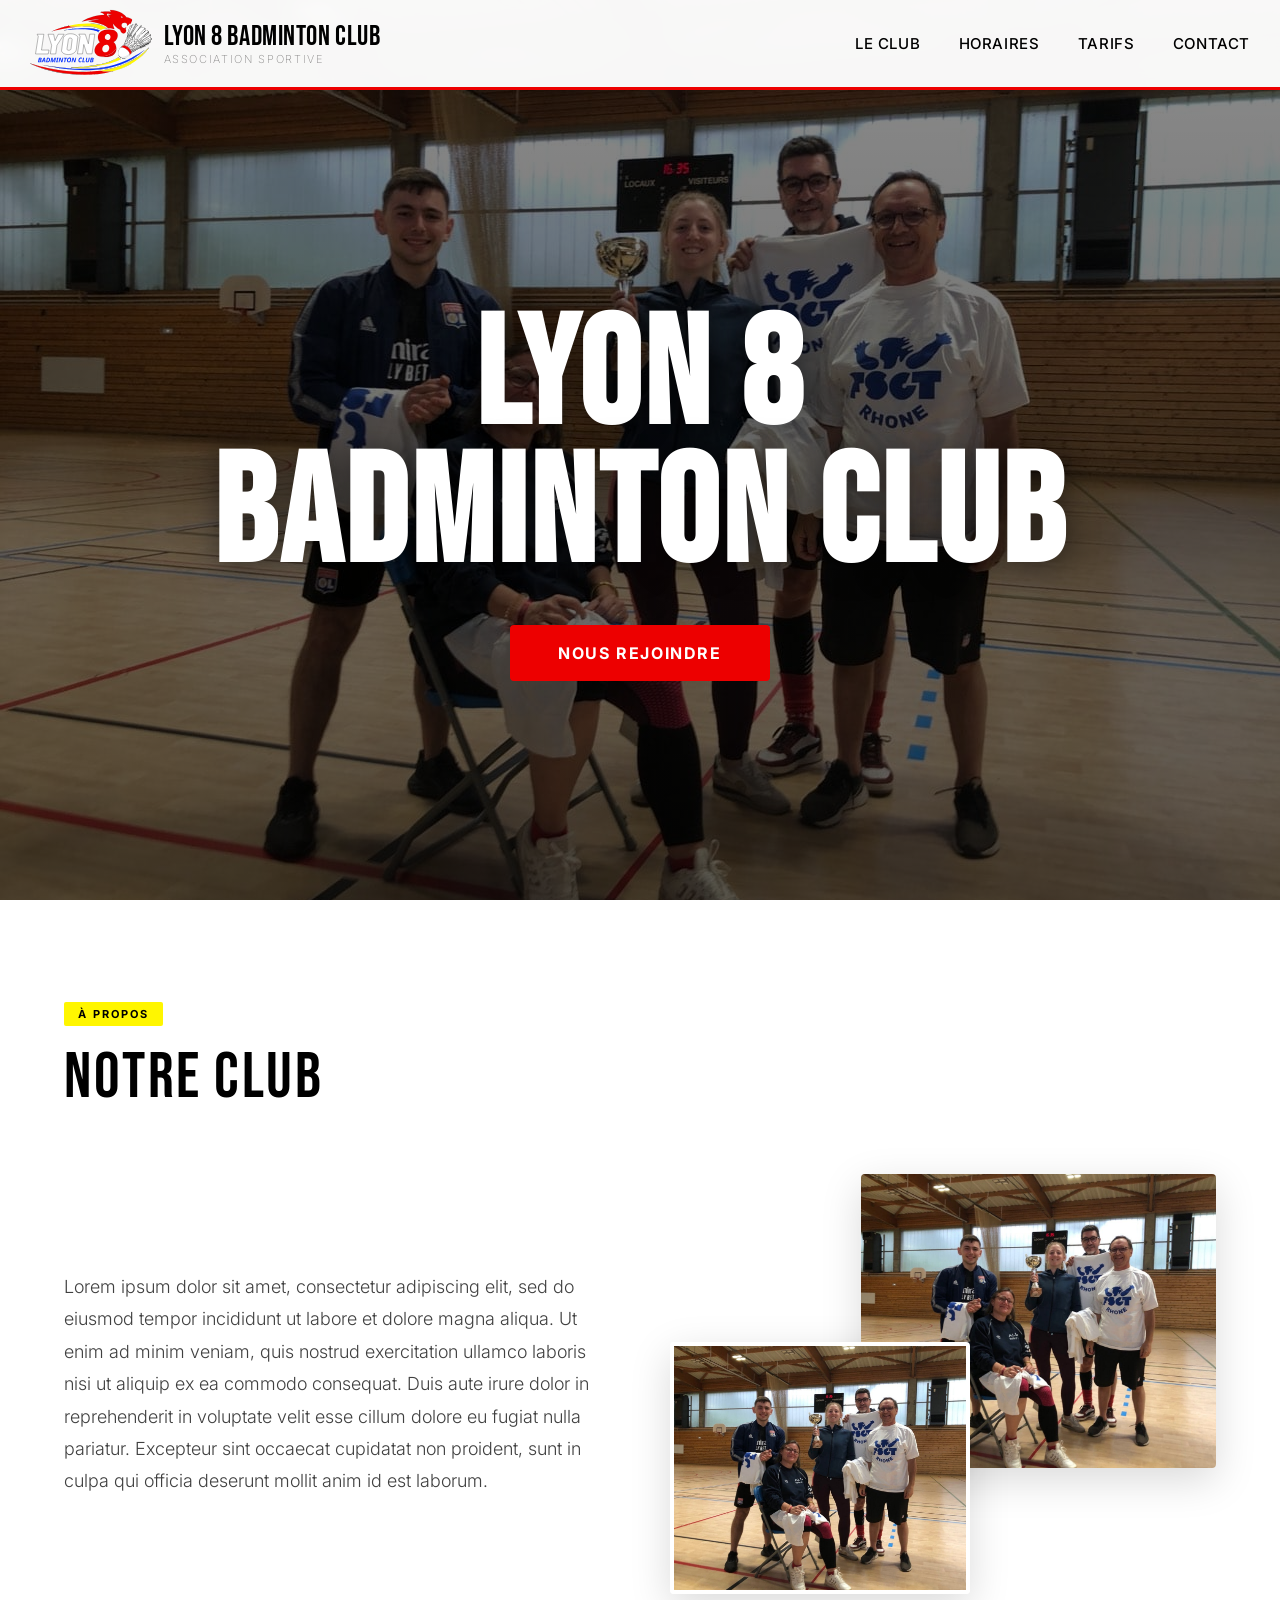
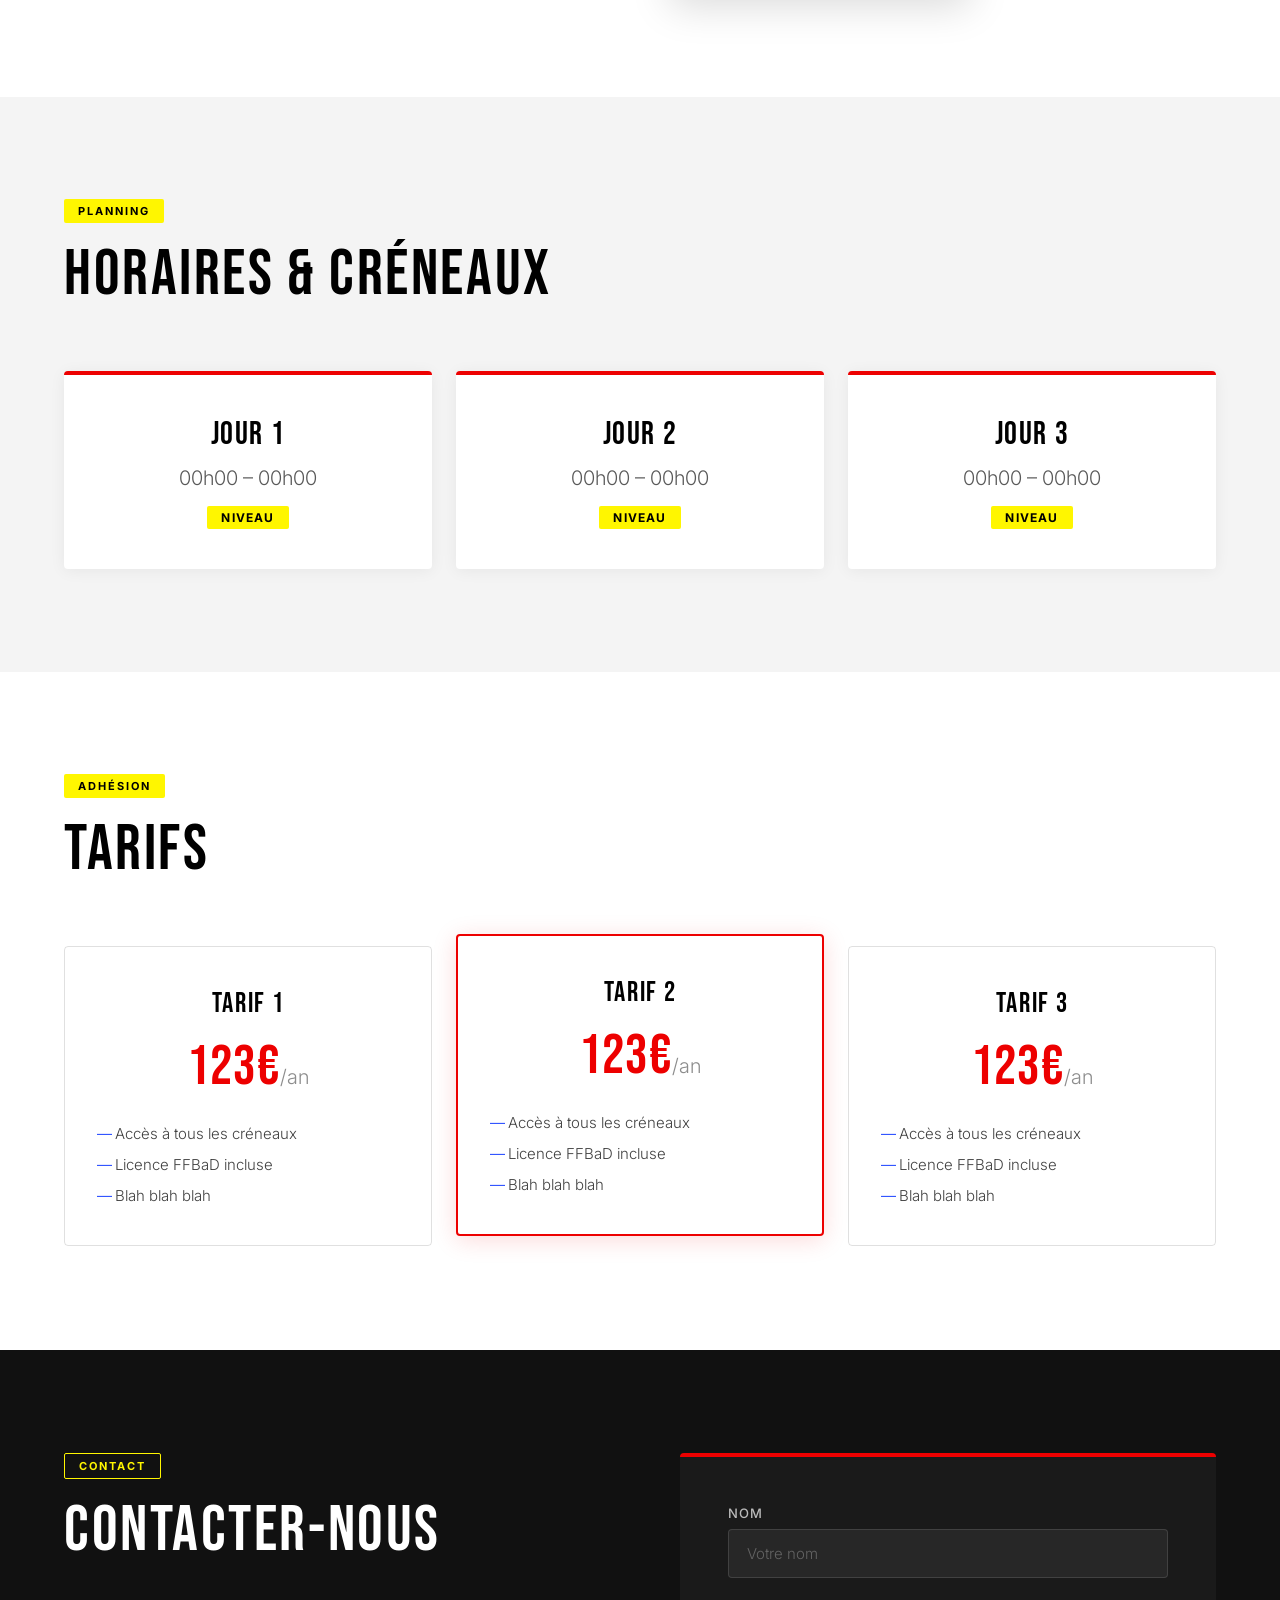
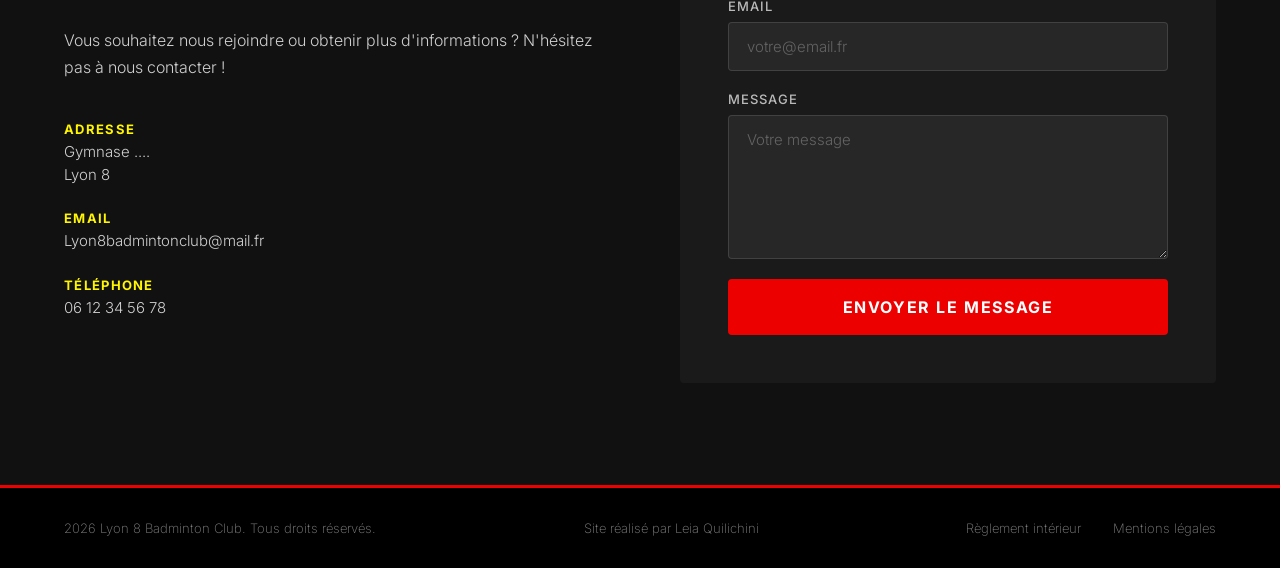
==== index.html @ e21b628b "readme" ====
<!DOCTYPE html>
<html lang="fr">

<head>
    <meta charset="UTF-8" />
    <meta name="viewport" content="width=device-width, initial-scale=1.0" />
    <meta name="description" content="Lyon 8 Badminton Club – Association Sportive" />
    <title>Lyon 8 Badminton Club</title>
    <link rel="icon" type="image/svg" href="images/VOLANT.svg">
    <link rel="stylesheet" href="style.css" />
    <link rel="preconnect" href="https://fonts.googleapis.com" />
    <link rel="preconnect" href="https://fonts.gstatic.com" crossorigin />
    <link
        href="https://fonts.googleapis.com/css2?family=Bebas+Neue&family=Inter:wght@200;400;500;600;700;900&display=swap"
        rel="stylesheet" />
</head>

<body>

    <!-- ===== HEADER ===== -->
    <header class="header" id="top">
        <div class="header__brand">
            <img src="images/LogoClair1.svg" alt="Logo" class="logo" />
            <div class="header__logo">
                <span class="header__logo-name">Lyon 8 Badminton Club</span>
                <span class="header__logo-sub">Association Sportive</span>
            </div>
        </div>
        <nav class="header__nav">
            <button class="nav-btn" data-target="club">Le Club</button>
            <button class="nav-btn" data-target="horaires">Horaires</button>
            <button class="nav-btn" data-target="tarifs">Tarifs</button>
            <button class="nav-btn" data-target="contact">Contact</button>
        </nav>
        <button class="header__burger" id="burger" aria-label="Menu">
            <span></span><span></span><span></span>
        </button>
    </header>

    <!-- ===== HERO ===== -->
    <section class="hero" id="hero">
        <div class="hero__bg">
            <img src="images/image-fond.jpg" alt="Badminton" />
            <div class="hero__overlay"></div>
        </div>
        <div class="hero__content">
            <h1 class="hero__title">Lyon 8<br />Badminton Club</h1>
            <button class="btn-primary" data-target="contact">Nous rejoindre</button>
        </div>
    </section>

    <!-- ===== LE CLUB ===== -->
    <section class="section section--white" id="club">
        <div class="section__tag">À Propos</div>
        <h2 class="section__title">Notre Club</h2>
        <div class="club__layout">
            <div class="club__text">
                <p>Lorem ipsum dolor sit amet, consectetur adipiscing elit, sed do eiusmod tempor incididunt ut labore
                    et dolore magna aliqua. Ut enim ad minim veniam, quis nostrud exercitation ullamco laboris nisi ut
                    aliquip ex ea commodo consequat. Duis aute irure dolor in reprehenderit in voluptate velit esse
                    cillum dolore eu fugiat nulla pariatur. Excepteur sint occaecat cupidatat non proident, sunt in
                    culpa qui officia deserunt mollit anim id est laborum.</p>
            </div>
            <div class="club__images">
                <div class="club__img club__img--1">
                    <img src="images/club1.jpg" alt="Club photo 1" />
                </div>
                <div class="club__img club__img--2">
                    <img src="images/club2.jpg" alt="Club photo 2" />
                </div>
            </div>
        </div>
    </section>

    <!-- ===== HORAIRES ===== -->
    <section class="section section--grey" id="horaires">
        <div class="section__tag">Planning</div>
        <h2 class="section__title">Horaires &amp; Créneaux</h2>
        <div class="horaires__grid">
            <div class="horaire-card">
                <div class="horaire-card__jour">Jour 1</div>
                <div class="horaire-card__heure">00h00 – 00h00</div>
                <div class="horaire-card__niveau">Niveau</div>
            </div>
            <div class="horaire-card">
                <div class="horaire-card__jour">Jour 2</div>
                <div class="horaire-card__heure">00h00 – 00h00</div>
                <div class="horaire-card__niveau">Niveau</div>
            </div>
            <div class="horaire-card">
                <div class="horaire-card__jour">Jour 3</div>
                <div class="horaire-card__heure">00h00 – 00h00</div>
                <div class="horaire-card__niveau">Niveau</div>
            </div>
        </div>
    </section>

    <!-- ===== TARIFS ===== -->
    <section class="section section--white" id="tarifs">
        <div class="section__tag">Adhésion</div>
        <h2 class="section__title">Tarifs</h2>
        <div class="tarifs__grid">
            <div class="tarif-card">
                <div class="tarif-card__name">Tarif 1</div>
                <div class="tarif-card__price"><span class="tarif-card__amount">123€</span><span
                        class="tarif-card__period">/an</span></div>
                <ul class="tarif-card__features">
                    <li>Accès à tous les créneaux</li>
                    <li>Licence FFBaD incluse</li>
                    <li>Blah blah blah</li>
                </ul>
            </div>
            <div class="tarif-card tarif-card--featured">
                <div class="tarif-card__name">Tarif 2</div>
                <div class="tarif-card__price"><span class="tarif-card__amount">123€</span><span
                        class="tarif-card__period">/an</span></div>
                <ul class="tarif-card__features">
                    <li>Accès à tous les créneaux</li>
                    <li>Licence FFBaD incluse</li>
                    <li>Blah blah blah</li>
                </ul>
            </div>
            <div class="tarif-card">
                <div class="tarif-card__name">Tarif 3</div>
                <div class="tarif-card__price"><span class="tarif-card__amount">123€</span><span
                        class="tarif-card__period">/an</span></div>
                <ul class="tarif-card__features">
                    <li>Accès à tous les créneaux</li>
                    <li>Licence FFBaD incluse</li>
                    <li>Blah blah blah</li>
                </ul>
            </div>
        </div>
    </section>

    <!-- ===== CONTACT ===== -->
    <section class="section section--dark" id="contact">
        <div class="contact__layout">
            <div class="contact__info">
                <div class="section__tag section__tag--light">Contact</div>
                <h2 class="section__title section__title--light">Contacter-nous</h2>
                <p class="contact__intro">Vous souhaitez nous rejoindre ou obtenir plus d'informations ? N'hésitez pas à nous contacter !</p>
                <div class="contact__details">
                    <div class="contact__detail">
                        <strong>Adresse</strong>
                        <span>Gymnase ....<br/>Lyon 8</span>
                    </div>
                    <div class="contact__detail">
                        <strong>Email</strong>
                        <span>Lyon8badmintonclub@mail.fr</span>
                    </div>
                    <div class="contact__detail">
                        <strong>Téléphone</strong>
                        <span>06 12 34 56 78</span>
                    </div>
                </div>
            </div>
            <div class="contact__form-wrap">
                <form class="contact__form" id="contactForm">
                    <!-- Honeypot anti-spam : invisible pour les humains -->
                    <input type="text" name="website" style="display:none" tabindex="-1" autocomplete="off" />
                    <label>
                        Nom
                        <input type="text" name="nom" placeholder="Votre nom" required />
                    </label>
                    <label>
                        Email
                        <input type="email" name="email" placeholder="votre@email.fr" required />
                    </label>
                    <label>
                        Message
                        <textarea name="message" rows="6" placeholder="Votre message" required></textarea>
                    </label>
                    <button type="submit" class="btn-primary">Envoyer le message</button>
                    <p class="form-feedback" id="formFeedback"></p>
                </form>
            </div>
        </div>
    </section>

    <!-- ===== FOOTER ===== -->
    <footer class="footer">
        <span>2026 Lyon 8 Badminton Club. Tous droits réservés.</span>
        <span class="footer__credit">Site réalisé par <a href="https://leiaquilichini.fr" target="_blank"
                rel="noopener">Leia Quilichini</a></span>
        <div class="footer__links">
            <a href="reglement-interieur.html">Règlement intérieur</a>
            <a href="mentions-legales.html">Mentions légales</a>
        </div>
    </footer>

    <script src="script.js"></script>
</body>

</html>
---- style.css ----
/* =============================================
   VARIABLES & RESET
   ============================================= */
:root {
    --red: #ED0000;
    --blue: #0630FF;
    --yellow: #FFF600;
    --black: #000;
    --white: #fff;
    --grey: #f4f4f4;
    --dark: #111;
    --dark-card: #1a1a1a;
    --text-muted: rgba(255, 255, 255, 0.8);
    --text-muted-dark: rgba(0, 0, 0, 0.45);

    --font-display: 'Bebas Neue', sans-serif;
    --font-body: 'Inter', sans-serif;

    --header-h: 90px;
    --section-pad: clamp(60px, 8vw, 120px);
    --radius: 4px;
    --transition: 0.3s ease;
}

*,
*::before,
*::after {
    box-sizing: border-box;
    margin: 0;
    padding: 0;
}

html {
    scroll-behavior: smooth;
}

body {
    font-family: var(--font-body);
    color: var(--black);
    background: var(--white);
    overflow-x: hidden;
}

img {
    display: block;
    width: 100%;
    height: 100%;
    object-fit: cover;
}

a {
    color: inherit;
    text-decoration: none;
}

ul {
    list-style: none;
}

/* =============================================
   HEADER
   ============================================= */
.header {
    position: fixed;
    top: 0;
    left: 0;
    right: 0;
    height: var(--header-h);
    display: flex;
    align-items: center;
    justify-content: space-between;
    padding: 0 clamp(20px, 5vw, 30px);
    background: rgba(255, 255, 255, 0.97);
    backdrop-filter: blur(10px);
    border-bottom: 3px solid var(--red);
    z-index: 100;
}

.header__brand {
    display: flex;
    align-items: center;
    gap: 12px;
}

.logo {
    height: 75px;
    width: auto;
    display: block;
    flex-shrink: 0;
}

.header__logo {
    display: flex;
    flex-direction: column;
    line-height: 1.1;
}

.header__logo-name {
    font-family: var(--font-display);
    font-size: clamp(18px, 2.2vw, 28px);
    letter-spacing: 0.02em;
    color: var(--black);
}

.header__logo-sub {
    font-size: 11px;
    font-weight: 200;
    letter-spacing: 0.15em;
    text-transform: uppercase;
    color: var(--text-muted-dark);
}

.header__nav {
    display: flex;
    gap: clamp(16px, 3vw, 40px);
    align-items: center;
}

.nav-btn {
    background: none;
    border: none;
    font-family: var(--font-body);
    font-size: 15px;
    font-weight: 500;
    cursor: pointer;
    color: var(--black);
    padding: 6px 0;
    position: relative;
    transition: color var(--transition);
    letter-spacing: 0.04em;
    text-transform: uppercase;
}

.nav-btn::after {
    content: '';
    position: absolute;
    bottom: 0;
    left: 0;
    width: 0;
    height: 2px;
    background: var(--red);
    transition: width var(--transition);
}

.nav-btn:hover {
    color: var(--red);
}

.nav-btn:hover::after {
    width: 100%;
}

.header__burger {
    display: none;
    flex-direction: column;
    gap: 5px;
    background: none;
    border: none;
    cursor: pointer;
    padding: 4px;
}

.header__burger span {
    display: block;
    width: 24px;
    height: 2px;
    background: var(--black);
    transition: var(--transition);
}

/* =============================================
   HERO
   ============================================= */
.hero {
    position: relative;
    height: 100vh;
    min-height: 600px;
    display: flex;
    align-items: center;
    justify-content: center;
    text-align: center;
    padding-top: var(--header-h);
}

.hero__bg {
    position: absolute;
    inset: 0;
}

.hero__overlay {
    position: absolute;
    inset: 0;
    background: linear-gradient(to bottom, rgba(0, 0, 0, 0.45) 0%, rgba(0, 0, 0, 0.65) 100%);
}

.hero__content {
    position: relative;
    z-index: 1;
    display: flex;
    flex-direction: column;
    align-items: center;
    gap: 40px;
}

.hero__title {
    font-family: var(--font-display);
    font-size: clamp(64px, 12vw, 160px);
    line-height: 0.9;
    color: var(--white);
    letter-spacing: 0.02em;
    text-shadow: 0 4px 30px rgba(0, 0, 0, 0.5);
}

/* =============================================
   BOUTONS
   ============================================= */
.btn-primary {
    display: inline-block;
    background: var(--red);
    color: var(--white);
    font-family: var(--font-body);
    font-size: 16px;
    font-weight: 700;
    letter-spacing: 0.1em;
    text-transform: uppercase;
    padding: 18px 48px;
    border: none;
    cursor: pointer;
    border-radius: var(--radius);
    transition: background var(--transition), transform var(--transition), box-shadow var(--transition);
}

.btn-primary:hover {
    background: var(--blue);
    transform: translateY(-2px);
    box-shadow: 0 8px 24px rgba(6, 48, 255, 0.3);
}

/* =============================================
   SECTIONS COMMUNES
   ============================================= */
.section {
    padding: var(--section-pad) clamp(20px, 5vw, 80px);
    scroll-margin-top: var(--header-h);
}

.section--white {
    background: var(--white);
}

.section--grey {
    background: var(--grey);
}

.section--dark {
    background: var(--dark);
}

.section__tag {
    display: inline-block;
    background: var(--yellow);
    color: var(--black);
    font-size: 11px;
    font-weight: 700;
    letter-spacing: 0.18em;
    text-transform: uppercase;
    padding: 5px 14px;
    border-radius: 2px;
    margin-bottom: 20px;
}

.section__tag--light {
    background: transparent;
    color: var(--yellow);
    border: 1px solid var(--yellow);
}

.section__title {
    font-family: var(--font-display);
    font-size: clamp(36px, 5vw, 64px);
    font-weight: 400;
    letter-spacing: 0.04em;
    margin-bottom: clamp(32px, 5vw, 64px);
    line-height: 1;
}

.section__title--light {
    color: var(--white);
}

/* =============================================
   LE CLUB
   ============================================= */
.club__layout {
    display: grid;
    grid-template-columns: 1fr 1fr;
    gap: 60px;
    align-items: center;
}

.club__text p {
    font-size: clamp(15px, 1.5vw, 18px);
    font-weight: 300;
    line-height: 1.8;
    color: rgba(0, 0, 0, 0.75);
}

.club__images {
    position: relative;
    height: 420px;
}

.club__img {
    position: absolute;
    border-radius: var(--radius);
    overflow: hidden;
    box-shadow: 0 12px 40px rgba(0, 0, 0, 0.15);
}

.club__img--1 {
    width: 65%;
    height: 70%;
    top: 0;
    right: 0;
}

.club__img--2 {
    width: 55%;
    height: 60%;
    bottom: 0;
    left: 0;
    border: 4px solid var(--white);
}

/* =============================================
   HORAIRES
   ============================================= */
.horaires__grid {
    display: grid;
    grid-template-columns: repeat(3, 1fr);
    gap: 24px;
}

.horaire-card {
    background: var(--white);
    border-radius: var(--radius);
    padding: 40px 32px;
    text-align: center;
    box-shadow: 0 2px 16px rgba(0, 0, 0, 0.06);
    border-top: 4px solid var(--red);
    transition: transform var(--transition), box-shadow var(--transition);
}

.horaire-card:hover {
    transform: translateY(-4px);
    box-shadow: 0 8px 32px rgba(237, 0, 0, 0.12);
}

.horaire-card__jour {
    font-family: var(--font-display);
    font-size: 32px;
    letter-spacing: 0.05em;
    margin-bottom: 12px;
    color: var(--black);
}

.horaire-card__heure {
    font-size: 20px;
    font-weight: 300;
    color: rgba(0, 0, 0, 0.65);
    margin-bottom: 16px;
}

.horaire-card__niveau {
    display: inline-block;
    background: var(--yellow);
    color: var(--black);
    font-size: 12px;
    font-weight: 700;
    letter-spacing: 0.1em;
    text-transform: uppercase;
    padding: 4px 14px;
    border-radius: 2px;
}

/* =============================================
   TARIFS
   ============================================= */
.tarifs__grid {
    display: grid;
    grid-template-columns: repeat(3, 1fr);
    gap: 24px;
    align-items: start;
}

.tarif-card {
    border: 1.5px solid rgba(0, 0, 0, 0.12);
    border-radius: var(--radius);
    padding: 40px 32px;
    text-align: center;
    transition: transform var(--transition), box-shadow var(--transition);
}

.tarif-card:hover {
    transform: translateY(-4px);
    box-shadow: 0 8px 32px rgba(0, 0, 0, 0.08);
}

.tarif-card--featured {
    border-color: var(--red);
    border-width: 2px;
    box-shadow: 0 4px 24px rgba(237, 0, 0, 0.15);
    position: relative;
    top: -12px;
}

.tarif-card__name {
    font-family: var(--font-display);
    font-size: 28px;
    letter-spacing: 0.06em;
    margin-bottom: 20px;
}

.tarif-card__price {
    margin-bottom: 28px;
    line-height: 1;
}

.tarif-card__amount {
    font-family: var(--font-display);
    font-size: 56px;
    letter-spacing: 0.02em;
    color: var(--red);
}

.tarif-card__period {
    font-size: 20px;
    color: var(--text-muted-dark);
    font-weight: 300;
}

.tarif-card__features {
    text-align: left;
    display: flex;
    flex-direction: column;
    gap: 12px;
}

.tarif-card__features li {
    font-size: 15px;
    font-weight: 300;
    padding-left: 18px;
    position: relative;
    color: rgba(0, 0, 0, 0.75);
}

.tarif-card__features li::before {
    content: '—';
    position: absolute;
    left: 0;
    color: var(--blue);
}

/* =============================================
   CONTACT
   ============================================= */
.contact__layout {
    display: grid;
    grid-template-columns: 1fr 1fr;
    gap: 80px;
    align-items: start;
    max-width: 1200px;
    margin: 0 auto;
}

.contact__intro {
    font-size: 16px;
    line-height: 1.7;
    color: var(--text-muted);
    margin-bottom: 40px;
    font-weight: 300;
}

.contact__details {
    display: flex;
    flex-direction: column;
    gap: 24px;
}

.contact__detail {
    display: flex;
    flex-direction: column;
    gap: 4px;
}

.contact__detail strong {
    font-size: 13px;
    font-weight: 700;
    letter-spacing: 0.1em;
    text-transform: uppercase;
    color: var(--yellow);
}

.contact__detail span {
    font-size: 15px;
    font-weight: 300;
    color: var(--text-muted);
    line-height: 1.5;
}

.contact__form-wrap {
    background: var(--dark-card);
    border-radius: var(--radius);
    padding: clamp(24px, 4vw, 48px);
    border-top: 4px solid var(--red);
}

.contact__form {
    display: flex;
    flex-direction: column;
    gap: 20px;
}

.contact__form label {
    display: flex;
    flex-direction: column;
    gap: 8px;
    font-size: 13px;
    font-weight: 500;
    letter-spacing: 0.08em;
    text-transform: uppercase;
    color: rgba(255, 255, 255, 0.7);
}

.contact__form input,
.contact__form textarea {
    background: rgba(255, 255, 255, 0.06);
    border: 1px solid rgba(255, 255, 255, 0.12);
    border-radius: var(--radius);
    padding: 14px 18px;
    font-family: var(--font-body);
    font-size: 15px;
    font-weight: 300;
    color: var(--white);
    transition: border-color var(--transition);
    outline: none;
    resize: vertical;
}

.contact__form input::placeholder,
.contact__form textarea::placeholder {
    color: rgba(255, 255, 255, 0.28);
}

.contact__form input:focus,
.contact__form textarea:focus {
    border-color: var(--red);
}

/* =============================================
   FOOTER
   ============================================= */
.footer {
    background: var(--black);
    padding: 32px clamp(20px, 5vw, 80px);
    display: flex;
    align-items: center;
    justify-content: space-between;
    flex-wrap: wrap;
    gap: 16px;
    font-size: 13px;
    font-weight: 200;
    color: rgba(255, 255, 255, 0.5);
    border-top: 3px solid var(--red);
}

.footer__links {
    display: flex;
    gap: 32px;
}

.footer__links a {
    transition: color var(--transition);
}

.footer__links a:hover {
    color: var(--yellow);
}

.footer__credit a:hover {
    color: var(--yellow);
}

/* =============================================
   FORMULAIRE — feedback PHP
   ============================================= */
.form-feedback {
    font-size: 14px;
    font-weight: 400;
    padding: 12px 16px;
    border-radius: var(--radius);
    margin-top: 4px;
    display: none;
}

.form-feedback--success {
    display: block;
    background: rgba(46, 220, 233, 0.15);
    color: var(--accent);
    border: 1px solid rgba(46, 220, 233, 0.3);
}

.form-feedback--error {
    display: block;
    background: rgba(255, 80, 80, 0.12);
    color: #ff6b6b;
    border: 1px solid rgba(255, 80, 80, 0.25);
}

/* =============================================
   RESPONSIVE
   ============================================= */
@media (max-width: 900px) {
    .header__nav {
        display: none;
    }

    .header__nav.open {
        display: flex;
        flex-direction: column;
        position: fixed;
        top: var(--header-h);
        left: 0;
        right: 0;
        background: var(--white);
        padding: 24px clamp(20px, 5vw, 80px);
        border-bottom: 3px solid var(--red);
        gap: 20px;
        z-index: 99;
    }

    .header__burger {
        display: flex;
    }

    .club__layout {
        grid-template-columns: 1fr;
    }

    .club__images {
        height: 260px;
    }

    .horaires__grid,
    .tarifs__grid {
        grid-template-columns: 1fr;
    }

    .tarif-card--featured {
        top: 0;
    }

    .contact__layout {
        grid-template-columns: 1fr;
        gap: 40px;
    }

    .footer {
        flex-direction: column;
        text-align: center;
    }
}

/* =============================================
   ANIMATIONS AU SCROLL
   ============================================= */
.fade-in {
    opacity: 0;
    transform: translateY(20px);
    transition: opacity 0.5s ease, transform 0.5s ease;
}

.fade-in.visible {
    opacity: 1;
    transform: translateY(0);
}

.horaire-card:nth-child(2) {
    transition-delay: 0.1s;
}

.horaire-card:nth-child(3) {
    transition-delay: 0.2s;
}

.tarif-card:nth-child(2) {
    transition-delay: 0.1s;
}

.tarif-card:nth-child(3) {
    transition-delay: 0.2s;
}
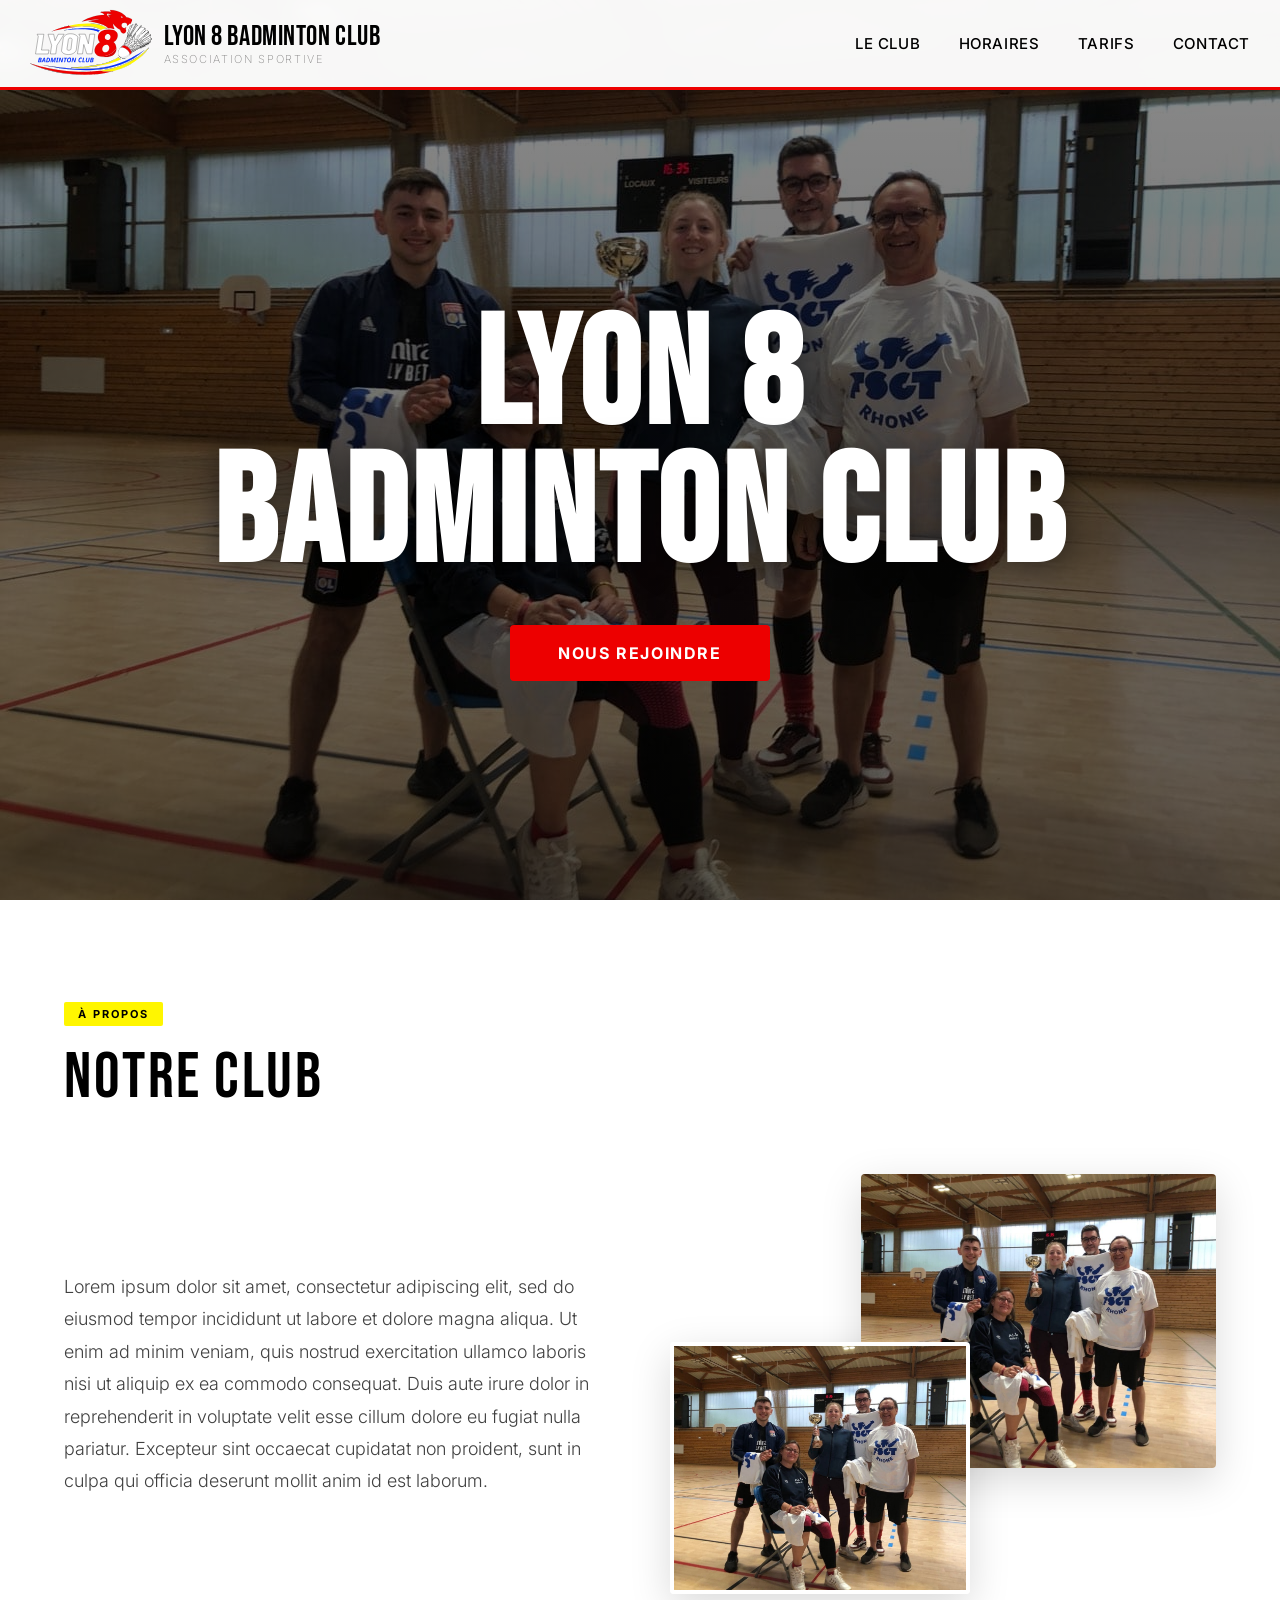
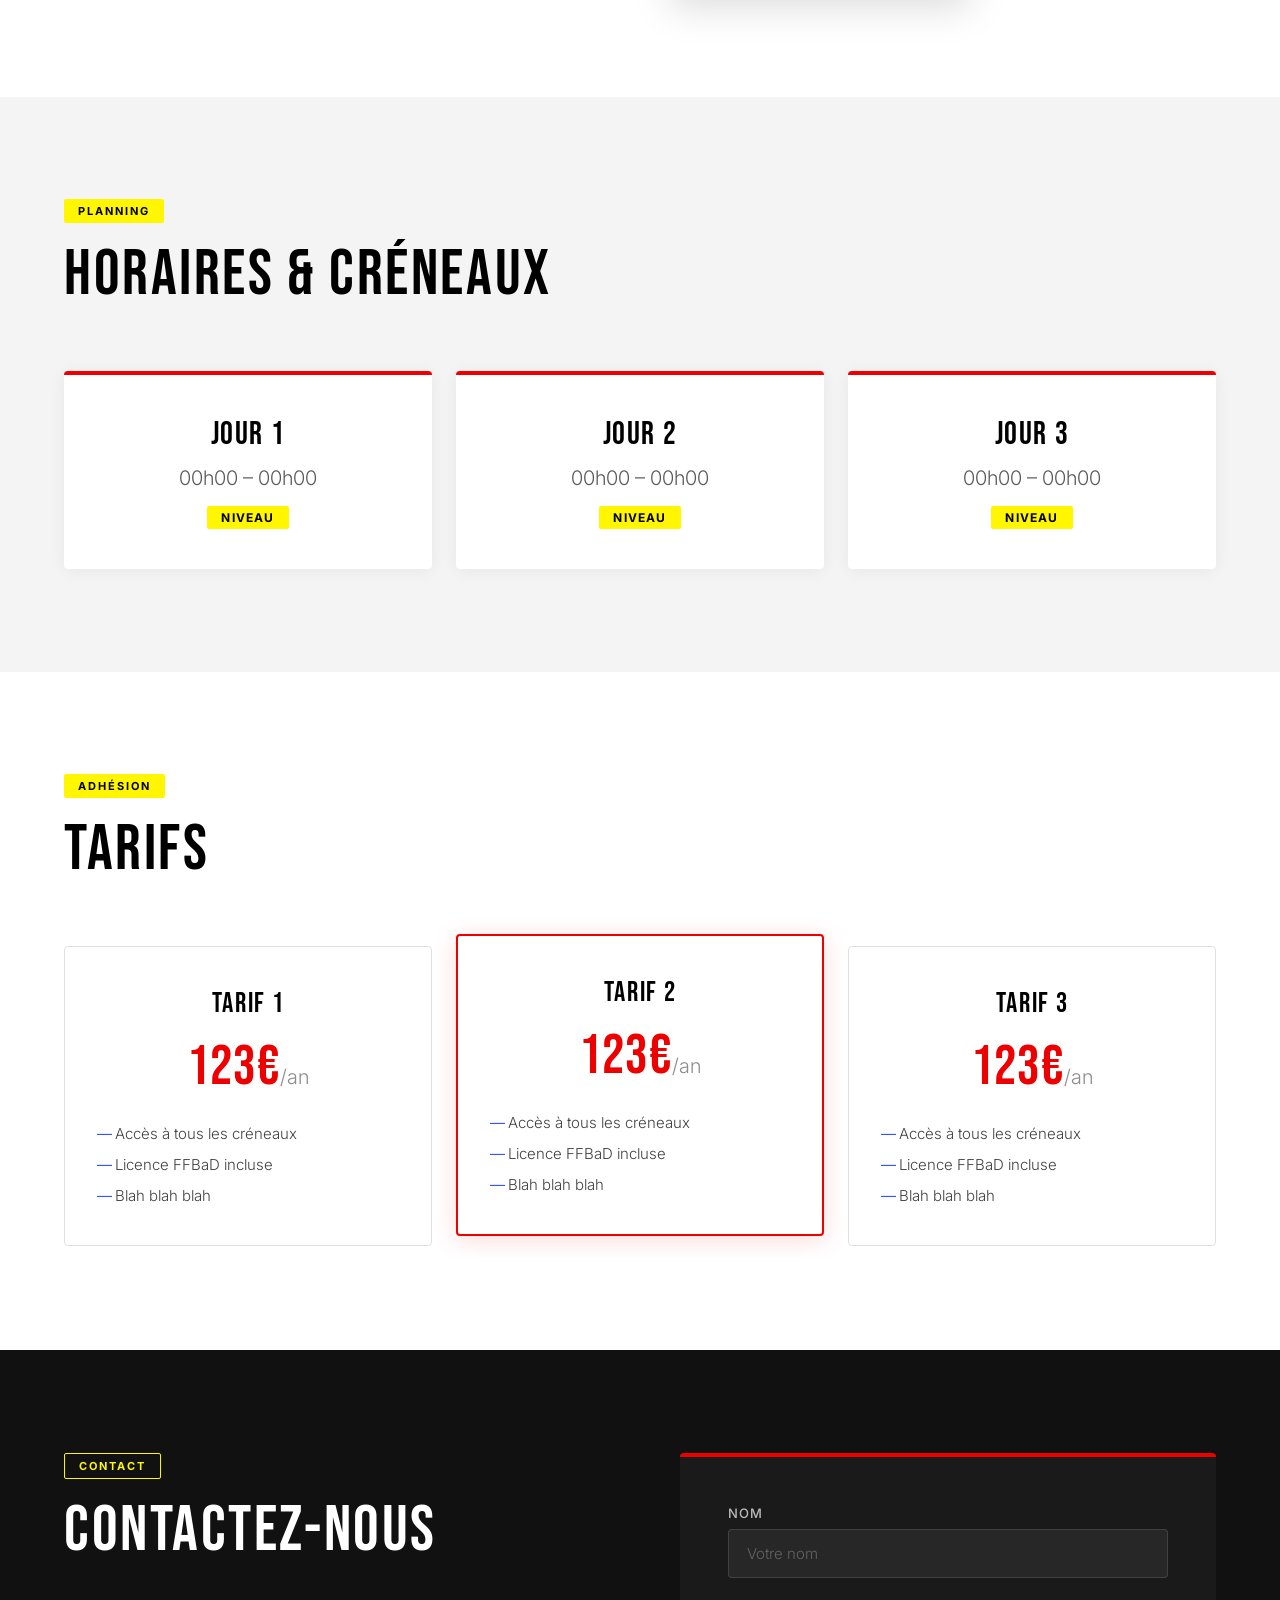
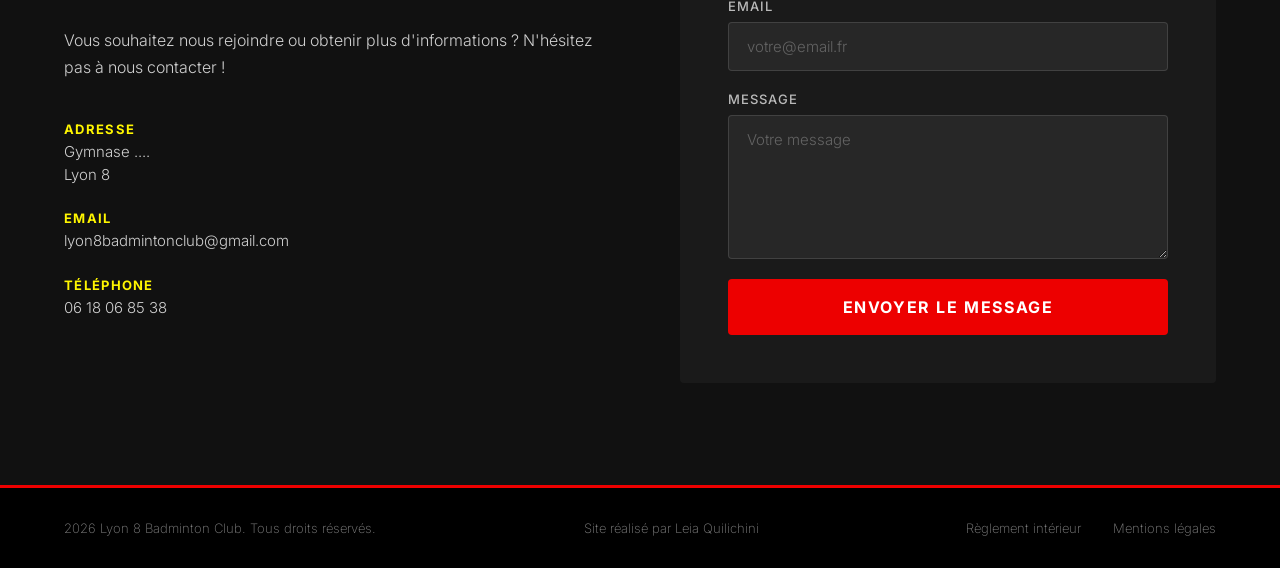
==== commit 15c54ceb: "petites modifs" ====
--- a/index.html
+++ b/index.html
@@ -138,20 +138,25 @@
         <div class="contact__layout">
             <div class="contact__info">
                 <div class="section__tag section__tag--light">Contact</div>
-                <h2 class="section__title section__title--light">Contacter-nous</h2>
-                <p class="contact__intro">Vous souhaitez nous rejoindre ou obtenir plus d'informations ? N'hésitez pas à nous contacter !</p>
+                <h2 class="section__title section__title--light">Contactez-nous</h2>
+                <p class="contact__intro">Vous souhaitez nous rejoindre ou obtenir plus d'informations ? N'hésitez pas à
+                    nous contacter !</p>
                 <div class="contact__details">
                     <div class="contact__detail">
                         <strong>Adresse</strong>
-                        <span>Gymnase ....<br/>Lyon 8</span>
+                        <span>Gymnase ....<br />Lyon 8</span>
                     </div>
                     <div class="contact__detail">
                         <strong>Email</strong>
-                        <span>Lyon8badmintonclub@mail.fr</span>
+                        <a href="mailto:lyon8badmintonclub@gmail.com">
+                            <span>lyon8badmintonclub@gmail.com</span>
+                        </a>
                     </div>
                     <div class="contact__detail">
                         <strong>Téléphone</strong>
-                        <span>06 12 34 56 78</span>
+                        <a href="tel:+33618068538">
+                            <span>06 18 06 85 38</span>
+                        </a>
                     </div>
                 </div>
             </div>
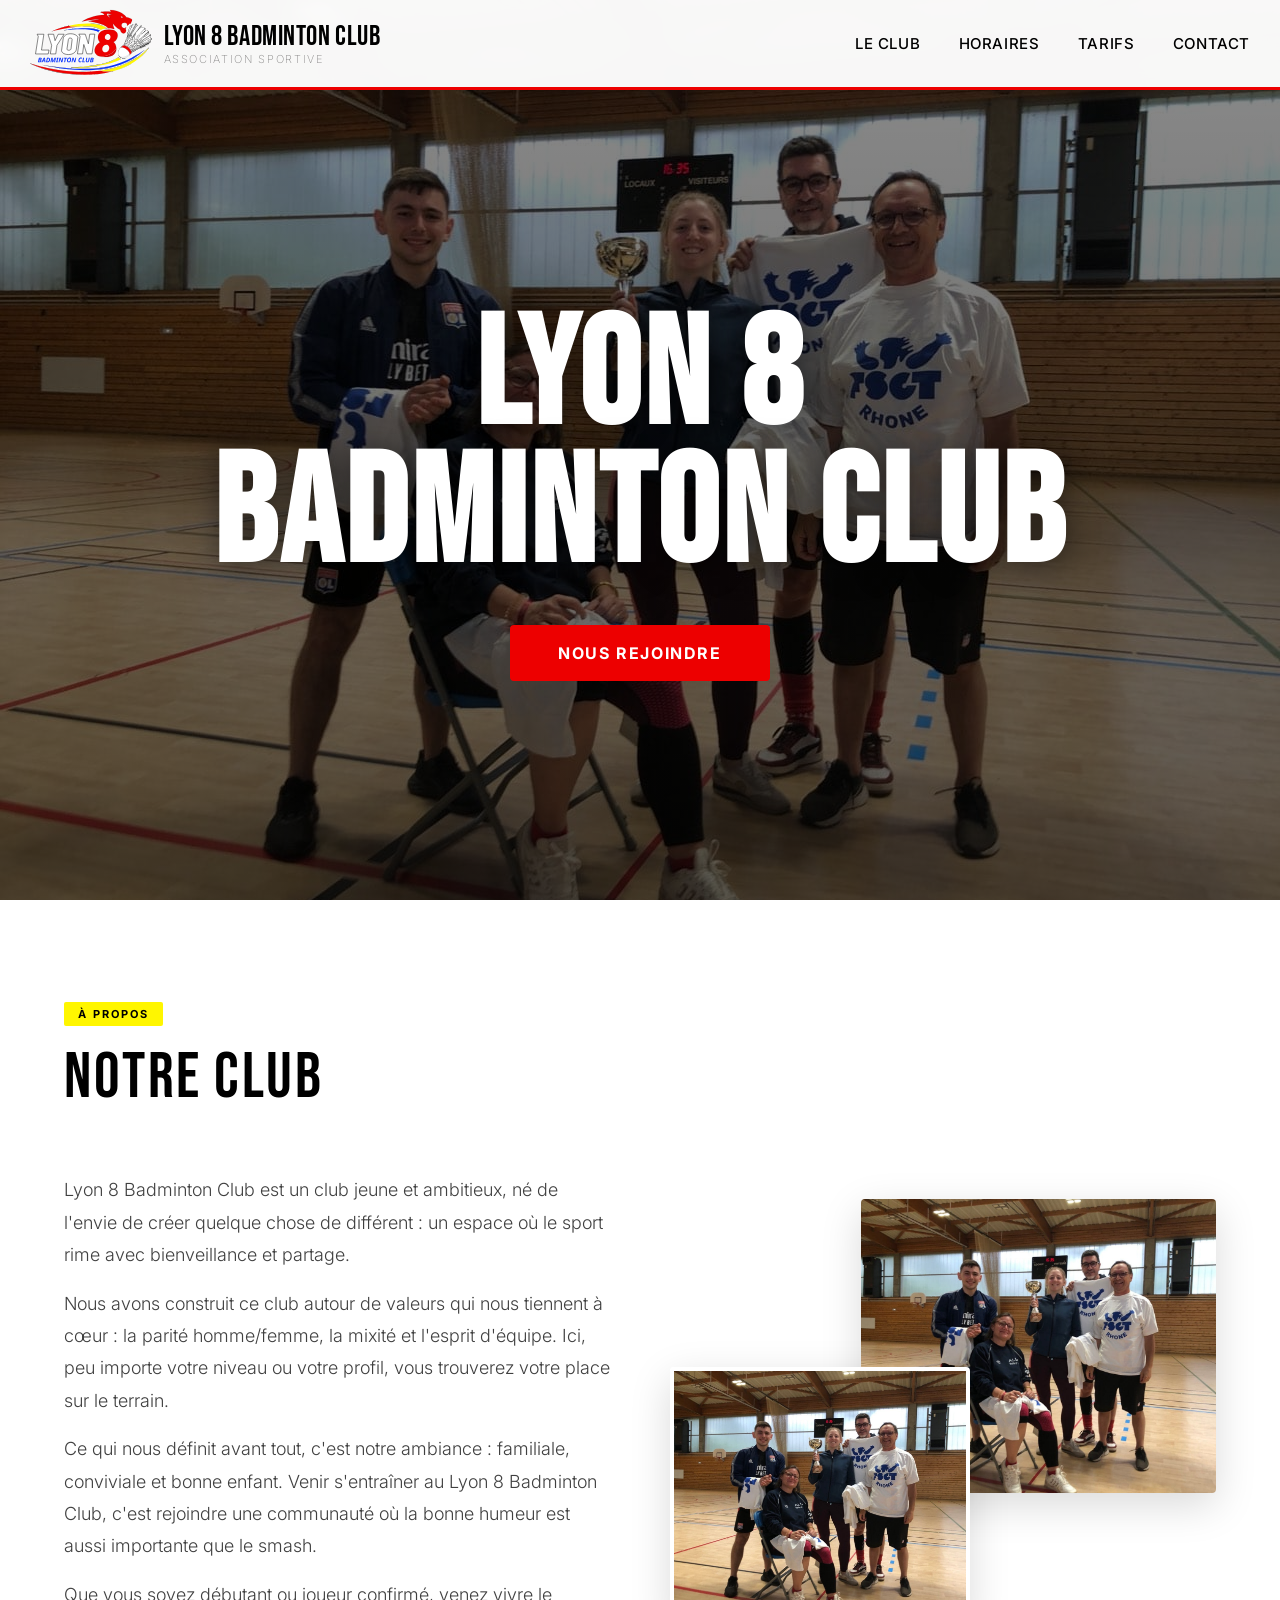
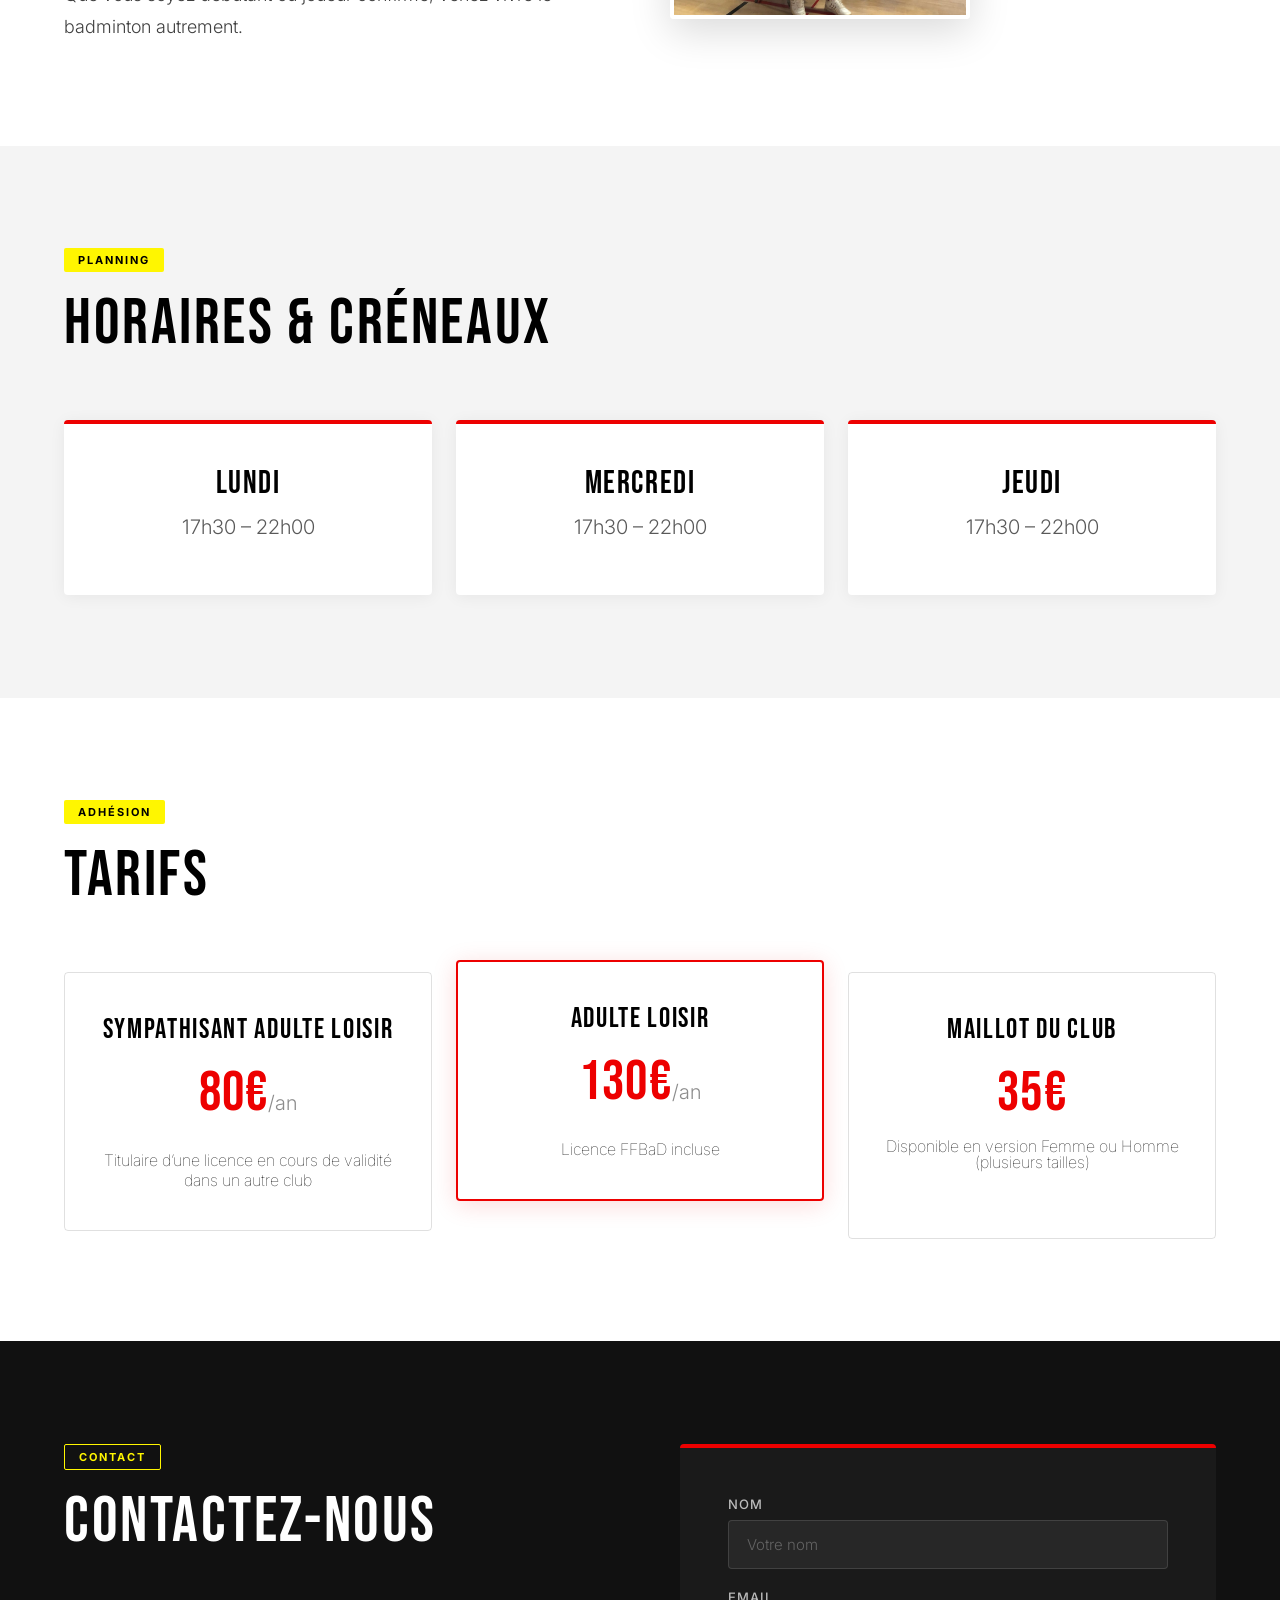
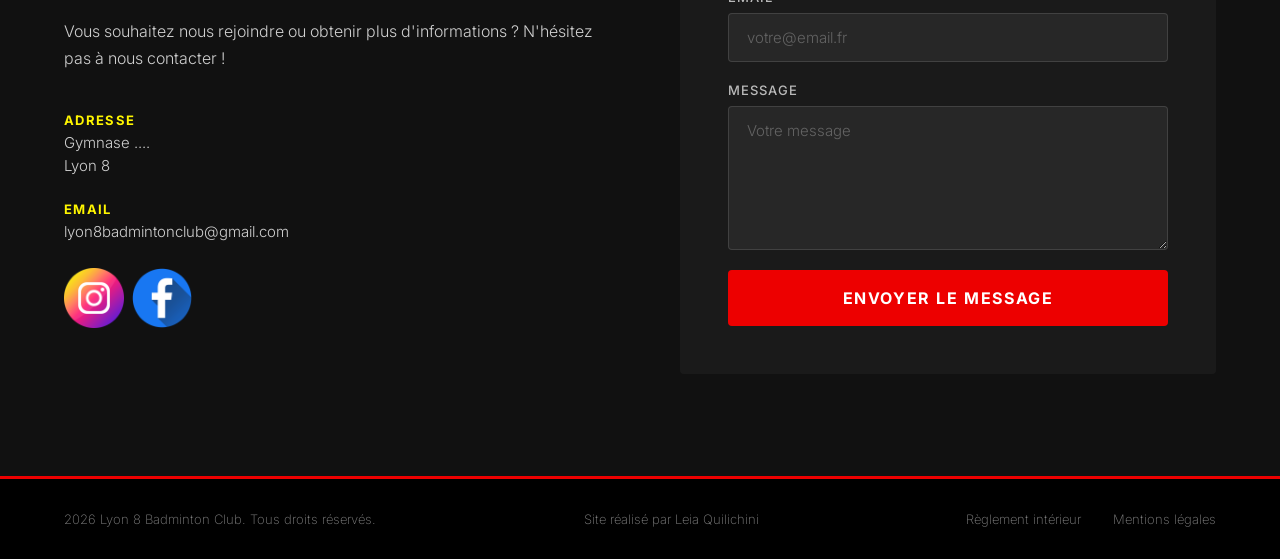
==== commit a5747352: "mentions légales, règlement intérieur et ajustements horaires + tarifs" ====
--- a/index.html
+++ b/index.html
@@ -55,11 +55,18 @@
         <h2 class="section__title">Notre Club</h2>
         <div class="club__layout">
             <div class="club__text">
-                <p>Lorem ipsum dolor sit amet, consectetur adipiscing elit, sed do eiusmod tempor incididunt ut labore
-                    et dolore magna aliqua. Ut enim ad minim veniam, quis nostrud exercitation ullamco laboris nisi ut
-                    aliquip ex ea commodo consequat. Duis aute irure dolor in reprehenderit in voluptate velit esse
-                    cillum dolore eu fugiat nulla pariatur. Excepteur sint occaecat cupidatat non proident, sunt in
-                    culpa qui officia deserunt mollit anim id est laborum.</p>
+                <p>Lyon 8 Badminton Club est un club jeune et ambitieux, né de l'envie de créer quelque chose de
+                    différent : un espace où le sport rime avec bienveillance et partage.
+                </p>
+                    <p>Nous avons construit ce club autour de valeurs qui nous tiennent à cœur : la parité homme/femme, la
+                    mixité et l'esprit d'équipe. Ici, peu importe votre niveau ou votre profil, vous trouverez votre
+                    place sur le terrain.
+                    </p>
+                    <p>Ce qui nous définit avant tout, c'est notre ambiance : familiale, conviviale et bonne enfant. Venir
+                    s'entraîner au Lyon 8 Badminton Club, c'est rejoindre une communauté où la bonne humeur est aussi
+                    importante que le smash.
+                    </p>
+                    <p>Que vous soyez débutant ou joueur confirmé, venez vivre le badminton autrement.</p>
             </div>
             <div class="club__images">
                 <div class="club__img club__img--1">
@@ -78,19 +85,19 @@
         <h2 class="section__title">Horaires &amp; Créneaux</h2>
         <div class="horaires__grid">
             <div class="horaire-card">
-                <div class="horaire-card__jour">Jour 1</div>
-                <div class="horaire-card__heure">00h00 – 00h00</div>
-                <div class="horaire-card__niveau">Niveau</div>
+                <div class="horaire-card__jour">Lundi</div>
+                <div class="horaire-card__heure">17h30 – 22h00</div>
+                <!-- <div class="horaire-card__niveau"></div> à garder ?-->
             </div>
             <div class="horaire-card">
-                <div class="horaire-card__jour">Jour 2</div>
-                <div class="horaire-card__heure">00h00 – 00h00</div>
-                <div class="horaire-card__niveau">Niveau</div>
+                <div class="horaire-card__jour">Mercredi</div>
+                <div class="horaire-card__heure">17h30 – 22h00</div>
+                <!-- <div class="horaire-card__niveau"></div> à garder ?-->
             </div>
             <div class="horaire-card">
-                <div class="horaire-card__jour">Jour 3</div>
-                <div class="horaire-card__heure">00h00 – 00h00</div>
-                <div class="horaire-card__niveau">Niveau</div>
+                <div class="horaire-card__jour">Jeudi</div>
+                <div class="horaire-card__heure">17h30 – 22h00</div>
+                <!-- <div class="horaire-card__niveau"></div> à garder ?-->
             </div>
         </div>
     </section>
@@ -101,36 +108,30 @@
         <h2 class="section__title">Tarifs</h2>
         <div class="tarifs__grid">
             <div class="tarif-card">
-                <div class="tarif-card__name">Tarif 1</div>
-                <div class="tarif-card__price"><span class="tarif-card__amount">123€</span><span
+                <div class="tarif-card__name">Sympathisant Adulte Loisir</div>
+                <div class="tarif-card__price"><span class="tarif-card__amount">80€</span><span
                         class="tarif-card__period">/an</span></div>
-                <ul class="tarif-card__features">
-                    <li>Accès à tous les créneaux</li>
-                    <li>Licence FFBaD incluse</li>
-                    <li>Blah blah blah</li>
-                </ul>
+                <p class="tarif-card__features">
+                    Titulaire d’une licence en cours de validité dans un autre club
+                </p>
             </div>
             <div class="tarif-card tarif-card--featured">
-                <div class="tarif-card__name">Tarif 2</div>
-                <div class="tarif-card__price"><span class="tarif-card__amount">123€</span><span
+                <div class="tarif-card__name">Adulte Loisir</div>
+                <div class="tarif-card__price"><span class="tarif-card__amount">130€</span><span
                         class="tarif-card__period">/an</span></div>
-                <ul class="tarif-card__features">
-                    <li>Accès à tous les créneaux</li>
-                    <li>Licence FFBaD incluse</li>
-                    <li>Blah blah blah</li>
-                </ul>
+                <p class="tarif-card__features">
+                    Licence FFBaD incluse
+                </p>
             </div>
             <div class="tarif-card">
-                <div class="tarif-card__name">Tarif 3</div>
-                <div class="tarif-card__price"><span class="tarif-card__amount">123€</span><span
-                        class="tarif-card__period">/an</span></div>
-                <ul class="tarif-card__features">
-                    <li>Accès à tous les créneaux</li>
-                    <li>Licence FFBaD incluse</li>
-                    <li>Blah blah blah</li>
-                </ul>
-            </div>
-        </div>
+                <div class="tarif-card__name">Maillot du club</div>
+                <div class="tarif-card__price"><span class="tarif-card__amount">35€</span>
+                    <p class="tarif-card__features">
+                        </br>
+                        Disponible en version Femme ou Homme (plusieurs tailles)
+                    </p>
+                </div>
+            </div>
     </section>
 
     <!-- ===== CONTACT ===== -->
@@ -152,11 +153,20 @@
                             <span>lyon8badmintonclub@gmail.com</span>
                         </a>
                     </div>
+
                     <div class="contact__detail">
-                        <strong>Téléphone</strong>
-                        <a href="tel:+33618068538">
-                            <span>06 18 06 85 38</span>
-                        </a>
+                        <div class="reseaux_sociaux">
+                            <a
+                                target="_blank" href="https://www.instagram.com/rpat30?utm_source=ig_web_button_share_sheet&igsh=ZDNlZDc0MzIxNw==">
+                                <span><img class="logo_reseau" src="images/instagram.png" alt="instagram" /></span>
+                                
+                            </a>
+                            <a
+                                target="_blank" href="https://www.instagram.com/rpat30?utm_source=ig_web_button_share_sheet&igsh=ZDNlZDc0MzIxNw==">
+                                <span><img class="logo_reseau" src="images/facebook.png" alt="facebook" /></span>
+                                
+                            </a>
+                        </div>
                     </div>
                 </div>
             </div>
--- a/style.css
+++ b/style.css
@@ -298,6 +298,12 @@
     align-items: center;
 }
 
+.club__text {
+    display: flex;
+    flex-direction: column;
+    gap: 16px;
+}
+
 .club__text p {
     font-size: clamp(15px, 1.5vw, 18px);
     font-weight: 300;
@@ -440,10 +446,11 @@
 }
 
 .tarif-card__features {
-    text-align: left;
+    text-align: center;
     display: flex;
     flex-direction: column;
     gap: 12px;
+    font-weight: 100;
 }
 
 .tarif-card__features li {
@@ -487,7 +494,7 @@
     gap: 24px;
 }
 
-.contact__detail {
+.contact__detail{
     display: flex;
     flex-direction: column;
     gap: 4px;
@@ -557,6 +564,17 @@
     border-color: var(--red);
 }
 
+.reseaux_sociaux {
+    display: flex;
+    flex-direction: row;
+    gap: 8px;
+}
+
+.logo_reseau {
+    max-height: 60px;
+    width: auto;
+}
+
 /* =============================================
    FOOTER
    ============================================= */
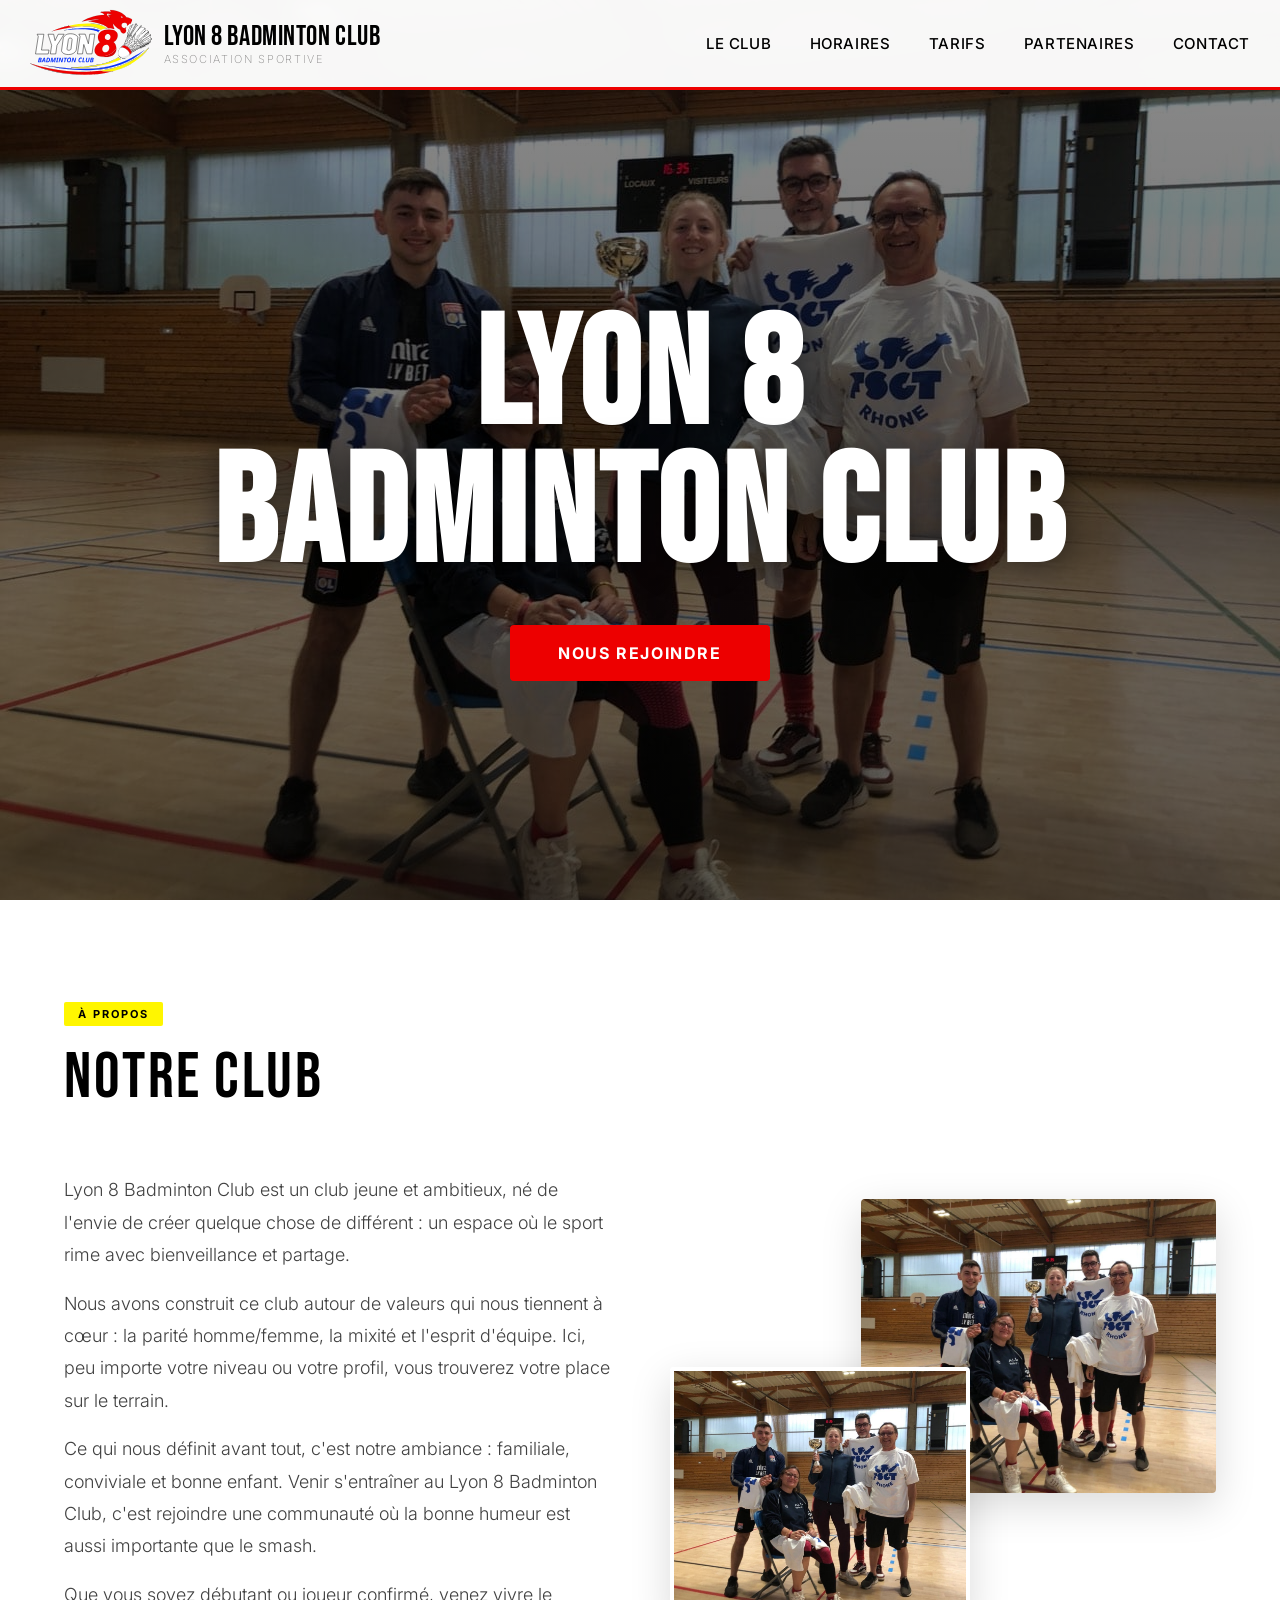
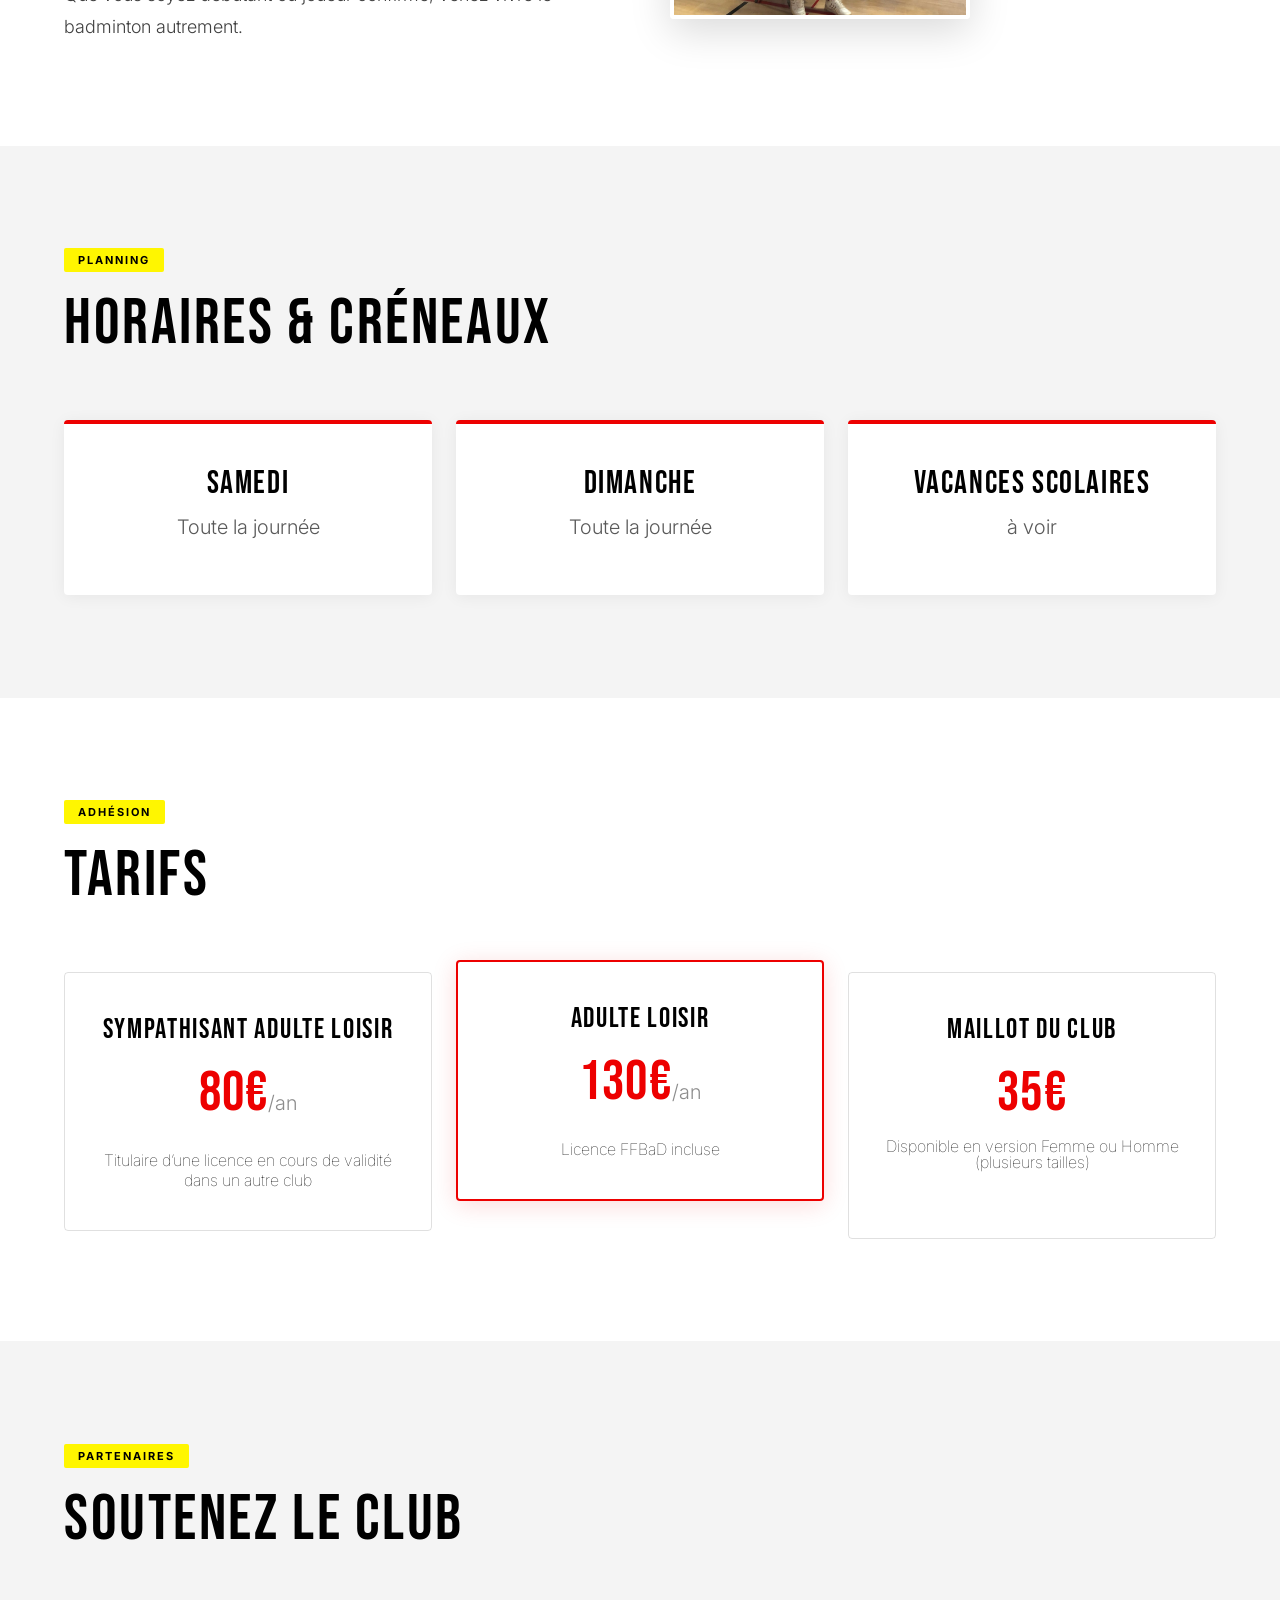
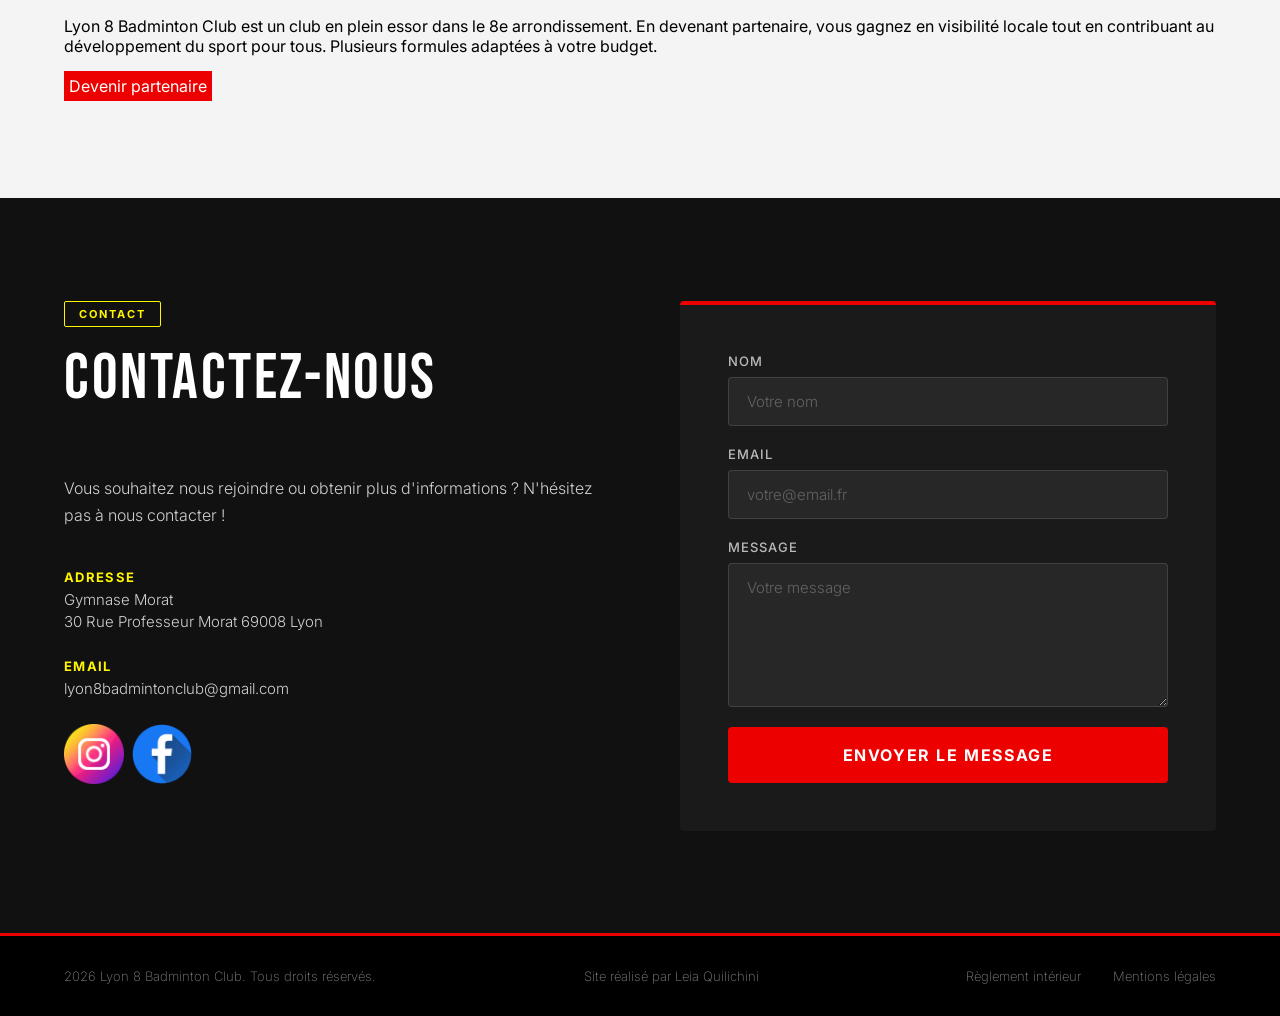
==== commit 881a8923: "bcp de changements" ====
--- a/index.html
+++ b/index.html
@@ -30,6 +30,7 @@
             <button class="nav-btn" data-target="club">Le Club</button>
             <button class="nav-btn" data-target="horaires">Horaires</button>
             <button class="nav-btn" data-target="tarifs">Tarifs</button>
+            <button class="nav-btn" data-target="sponsor">Partenaires</button>
             <button class="nav-btn" data-target="contact">Contact</button>
         </nav>
         <button class="header__burger" id="burger" aria-label="Menu">
@@ -58,15 +59,15 @@
                 <p>Lyon 8 Badminton Club est un club jeune et ambitieux, né de l'envie de créer quelque chose de
                     différent : un espace où le sport rime avec bienveillance et partage.
                 </p>
-                    <p>Nous avons construit ce club autour de valeurs qui nous tiennent à cœur : la parité homme/femme, la
+                <p>Nous avons construit ce club autour de valeurs qui nous tiennent à cœur : la parité homme/femme, la
                     mixité et l'esprit d'équipe. Ici, peu importe votre niveau ou votre profil, vous trouverez votre
                     place sur le terrain.
-                    </p>
-                    <p>Ce qui nous définit avant tout, c'est notre ambiance : familiale, conviviale et bonne enfant. Venir
+                </p>
+                <p>Ce qui nous définit avant tout, c'est notre ambiance : familiale, conviviale et bonne enfant. Venir
                     s'entraîner au Lyon 8 Badminton Club, c'est rejoindre une communauté où la bonne humeur est aussi
                     importante que le smash.
-                    </p>
-                    <p>Que vous soyez débutant ou joueur confirmé, venez vivre le badminton autrement.</p>
+                </p>
+                <p>Que vous soyez débutant ou joueur confirmé, venez vivre le badminton autrement.</p>
             </div>
             <div class="club__images">
                 <div class="club__img club__img--1">
@@ -85,18 +86,18 @@
         <h2 class="section__title">Horaires &amp; Créneaux</h2>
         <div class="horaires__grid">
             <div class="horaire-card">
-                <div class="horaire-card__jour">Lundi</div>
-                <div class="horaire-card__heure">17h30 – 22h00</div>
+                <div class="horaire-card__jour">Samedi</div>
+                <div class="horaire-card__heure">Toute la journée</div>
                 <!-- <div class="horaire-card__niveau"></div> à garder ?-->
             </div>
             <div class="horaire-card">
-                <div class="horaire-card__jour">Mercredi</div>
-                <div class="horaire-card__heure">17h30 – 22h00</div>
+                <div class="horaire-card__jour">Dimanche</div>
+                <div class="horaire-card__heure">Toute la journée</div>
                 <!-- <div class="horaire-card__niveau"></div> à garder ?-->
             </div>
             <div class="horaire-card">
-                <div class="horaire-card__jour">Jeudi</div>
-                <div class="horaire-card__heure">17h30 – 22h00</div>
+                <div class="horaire-card__jour">Vacances scolaires</div>
+                <div class="horaire-card__heure">à voir</div>
                 <!-- <div class="horaire-card__niveau"></div> à garder ?-->
             </div>
         </div>
@@ -134,6 +135,19 @@
             </div>
     </section>
 
+    <!-- ===== SPONSO ===== -->
+    <section class="section section--grey" id="sponsor">
+        <div class="section__tag">Partenaires</div>
+        <h2 class="section__title">Soutenez le club</h2>
+        <p class="section__text">
+            Lyon 8 Badminton Club est un club en plein essor dans le 8e arrondissement.
+            En devenant partenaire, vous gagnez en visibilité locale tout en contribuant
+            au développement du sport pour tous. Plusieurs formules adaptées à votre budget.
+        </p>
+        <br>
+        <a href="partenaires.html" class="cta-primary">Devenir partenaire</a>
+    </section>
+
     <!-- ===== CONTACT ===== -->
     <section class="section section--dark" id="contact">
         <div class="contact__layout">
@@ -145,7 +159,7 @@
                 <div class="contact__details">
                     <div class="contact__detail">
                         <strong>Adresse</strong>
-                        <span>Gymnase ....<br />Lyon 8</span>
+                        <span>Gymnase Morat <br />30 Rue Professeur Morat 69008 Lyon</span>
                     </div>
                     <div class="contact__detail">
                         <strong>Email</strong>
@@ -156,15 +170,15 @@
 
                     <div class="contact__detail">
                         <div class="reseaux_sociaux">
-                            <a
-                                target="_blank" href="https://www.instagram.com/rpat30?utm_source=ig_web_button_share_sheet&igsh=ZDNlZDc0MzIxNw==">
+                            <a target="_blank"
+                                href="https://www.instagram.com/rpat30?utm_source=ig_web_button_share_sheet&igsh=ZDNlZDc0MzIxNw==">
                                 <span><img class="logo_reseau" src="images/instagram.png" alt="instagram" /></span>
-                                
+
                             </a>
-                            <a
-                                target="_blank" href="https://www.instagram.com/rpat30?utm_source=ig_web_button_share_sheet&igsh=ZDNlZDc0MzIxNw==">
+                            <a target="_blank"
+                                href="https://www.instagram.com/rpat30?utm_source=ig_web_button_share_sheet&igsh=ZDNlZDc0MzIxNw==">
                                 <span><img class="logo_reseau" src="images/facebook.png" alt="facebook" /></span>
-                                
+
                             </a>
                         </div>
                     </div>
--- a/style.css
+++ b/style.css
@@ -231,7 +231,6 @@
 }
 
 .btn-primary:hover {
-    background: var(--blue);
     transform: translateY(-2px);
     box-shadow: 0 8px 24px rgba(6, 48, 255, 0.3);
 }
@@ -466,6 +465,12 @@
     position: absolute;
     left: 0;
     color: var(--blue);
+}
+
+.cta-primary {
+    background-color: var(--red);
+    padding: 5px;
+    color: var(--white);
 }
 
 /* =============================================
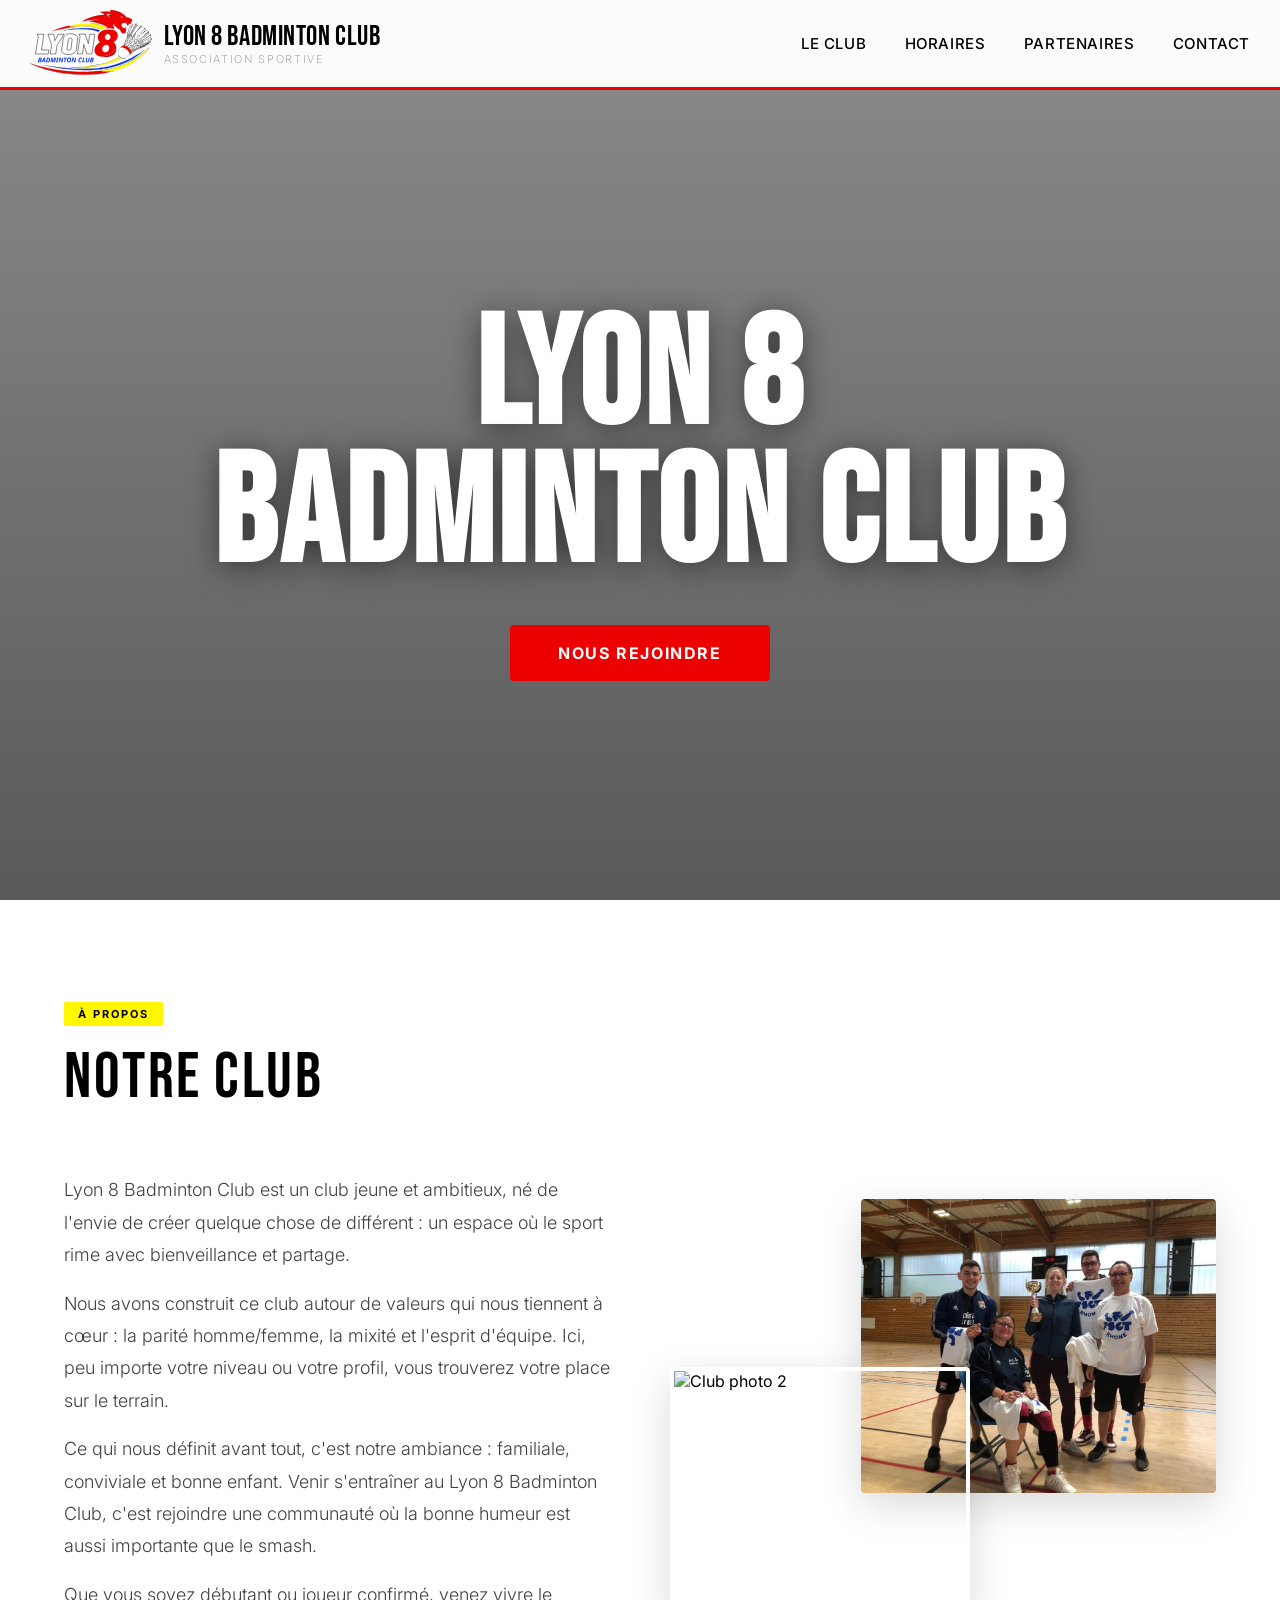
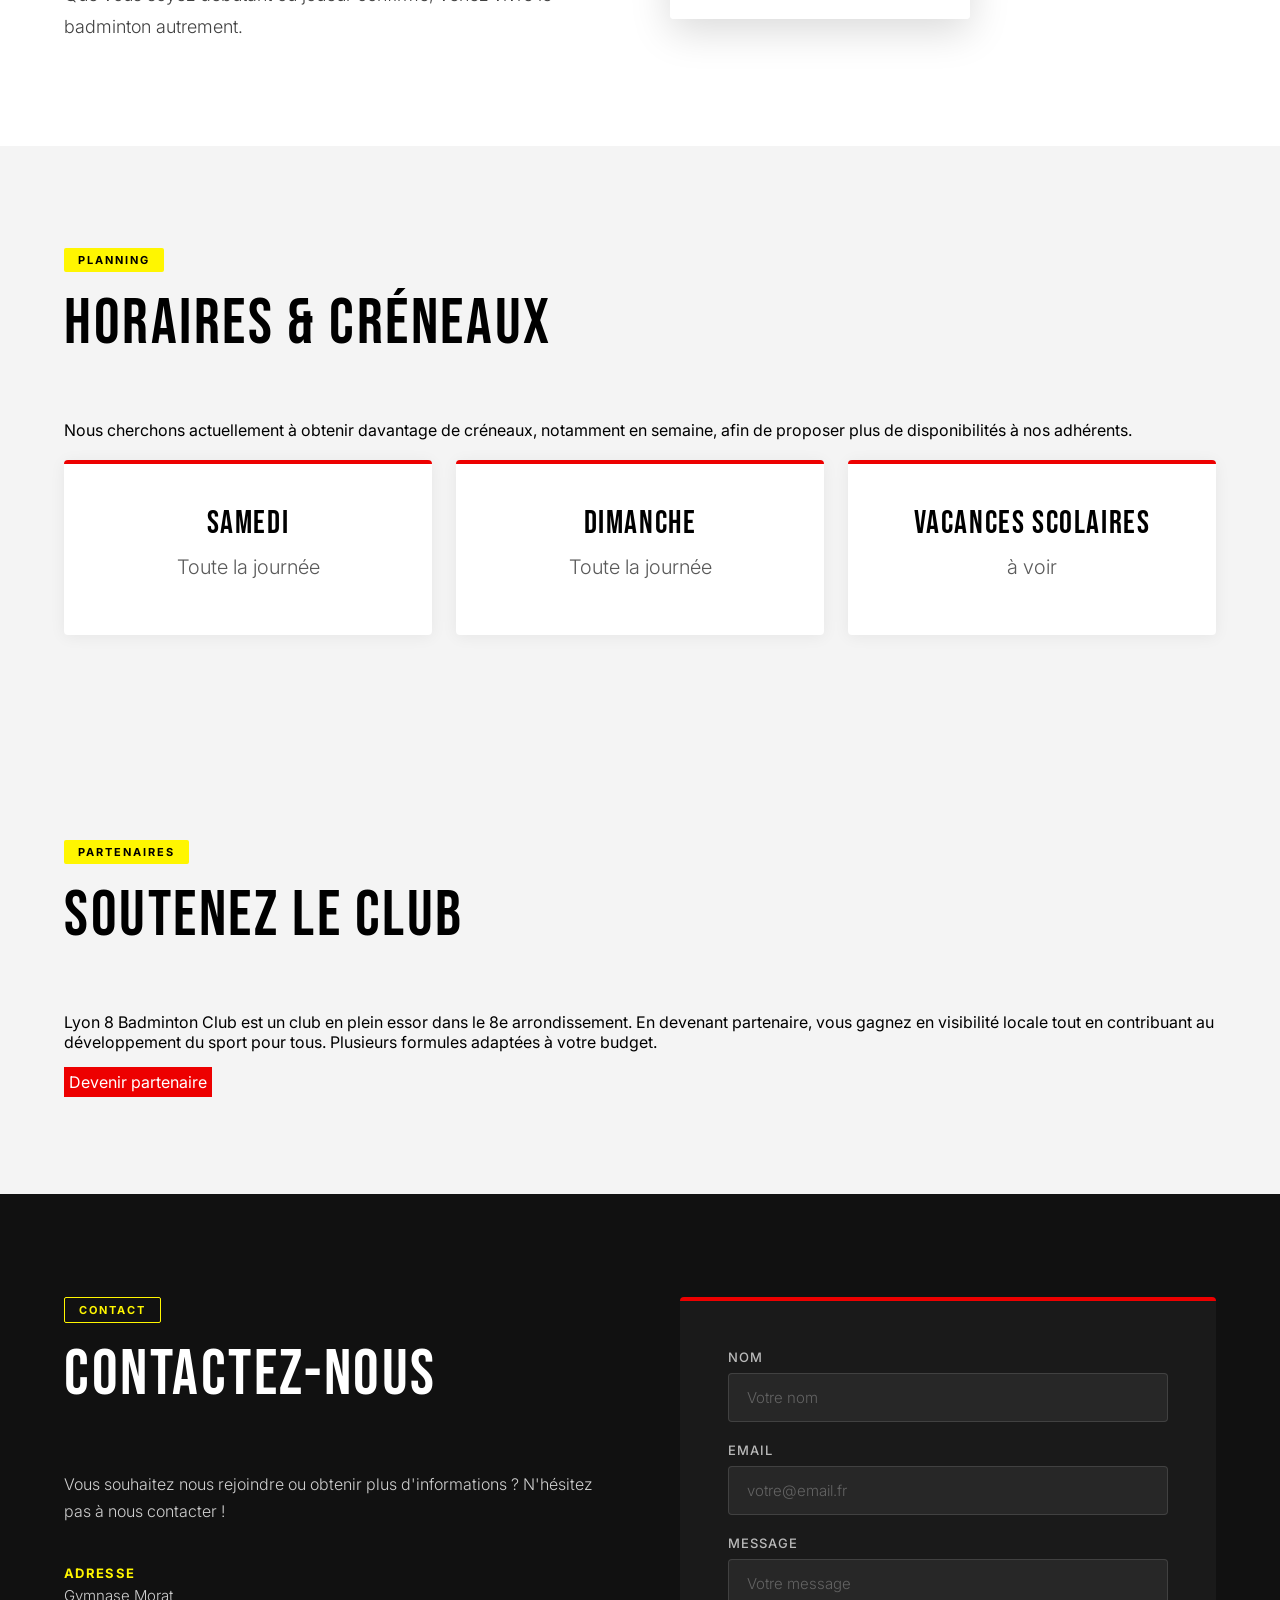
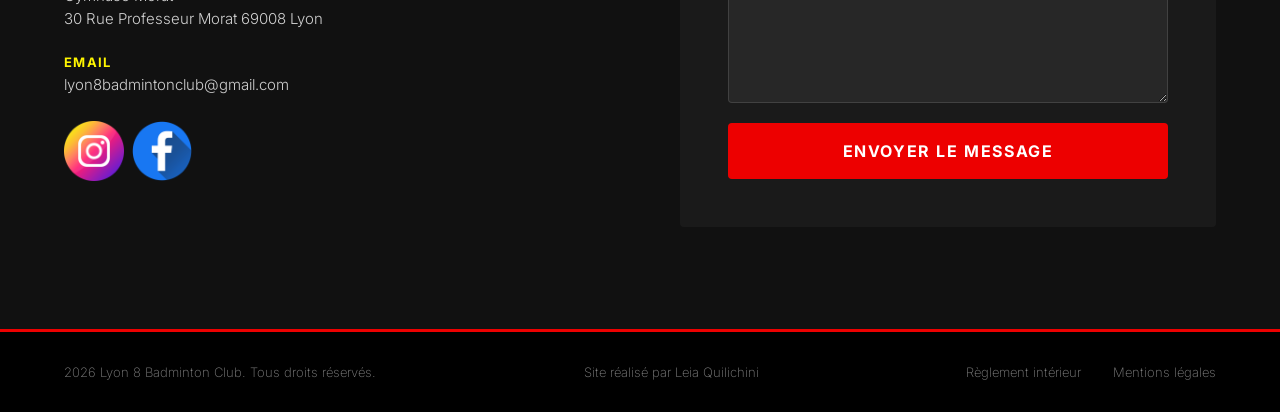
==== commit f4fd75e5: "modifs tarifs, photos, reglement interieur" ====
--- a/index.html
+++ b/index.html
@@ -6,7 +6,8 @@
     <meta name="viewport" content="width=device-width, initial-scale=1.0" />
     <meta name="description" content="Lyon 8 Badminton Club – Association Sportive" />
     <title>Lyon 8 Badminton Club</title>
-    <link rel="icon" type="image/svg" href="images/VOLANT.svg">
+    <link rel="icon" type="image/svg+xml" href="images/VOLANT.svg">
+    <link rel="icon" type="image/png" href="images/VOLANT.png">
     <link rel="stylesheet" href="style.css" />
     <link rel="preconnect" href="https://fonts.googleapis.com" />
     <link rel="preconnect" href="https://fonts.gstatic.com" crossorigin />
@@ -29,7 +30,7 @@
         <nav class="header__nav">
             <button class="nav-btn" data-target="club">Le Club</button>
             <button class="nav-btn" data-target="horaires">Horaires</button>
-            <button class="nav-btn" data-target="tarifs">Tarifs</button>
+            <!-- <button class="nav-btn" data-target="tarifs">Tarifs</button> -->
             <button class="nav-btn" data-target="sponsor">Partenaires</button>
             <button class="nav-btn" data-target="contact">Contact</button>
         </nav>
@@ -41,12 +42,14 @@
     <!-- ===== HERO ===== -->
     <section class="hero" id="hero">
         <div class="hero__bg">
-            <img src="images/image-fond.jpg" alt="Badminton" />
+            <img src="images/image-fond.jpeg" alt="Badminton" />
             <div class="hero__overlay"></div>
         </div>
         <div class="hero__content">
             <h1 class="hero__title">Lyon 8<br />Badminton Club</h1>
-            <button class="btn-primary" data-target="contact">Nous rejoindre</button>
+            <!--<button class="btn-primary" data-target="contact">Nous rejoindre</button>-->
+            <a class="btn-primary" href="https://forms.gle/F4rR9TAZrjPabdTi6" target="_blank"
+                rel="noopener noreferrer">Nous rejoindre</a>
         </div>
     </section>
 
@@ -74,7 +77,7 @@
                     <img src="images/club1.jpg" alt="Club photo 1" />
                 </div>
                 <div class="club__img club__img--2">
-                    <img src="images/club2.jpg" alt="Club photo 2" />
+                    <img src="images/club2.jpeg" alt="Club photo 2" />
                 </div>
             </div>
         </div>
@@ -84,6 +87,10 @@
     <section class="section section--grey" id="horaires">
         <div class="section__tag">Planning</div>
         <h2 class="section__title">Horaires &amp; Créneaux</h2>
+        <p>Nous cherchons actuellement à obtenir davantage de créneaux, notamment en semaine, afin de proposer plus de
+            disponibilités à nos adhérents.</p>
+            <br>
+
         <div class="horaires__grid">
             <div class="horaire-card">
                 <div class="horaire-card__jour">Samedi</div>
@@ -104,6 +111,7 @@
     </section>
 
     <!-- ===== TARIFS ===== -->
+    <!-- 
     <section class="section section--white" id="tarifs">
         <div class="section__tag">Adhésion</div>
         <h2 class="section__title">Tarifs</h2>
@@ -134,6 +142,7 @@
                 </div>
             </div>
     </section>
+    -->
 
     <!-- ===== SPONSO ===== -->
     <section class="section section--grey" id="sponsor">
@@ -171,12 +180,12 @@
                     <div class="contact__detail">
                         <div class="reseaux_sociaux">
                             <a target="_blank"
-                                href="https://www.instagram.com/rpat30?utm_source=ig_web_button_share_sheet&igsh=ZDNlZDc0MzIxNw==">
+                                href="">
                                 <span><img class="logo_reseau" src="images/instagram.png" alt="instagram" /></span>
 
                             </a>
                             <a target="_blank"
-                                href="https://www.instagram.com/rpat30?utm_source=ig_web_button_share_sheet&igsh=ZDNlZDc0MzIxNw==">
+                                href="">
                                 <span><img class="logo_reseau" src="images/facebook.png" alt="facebook" /></span>
 
                             </a>
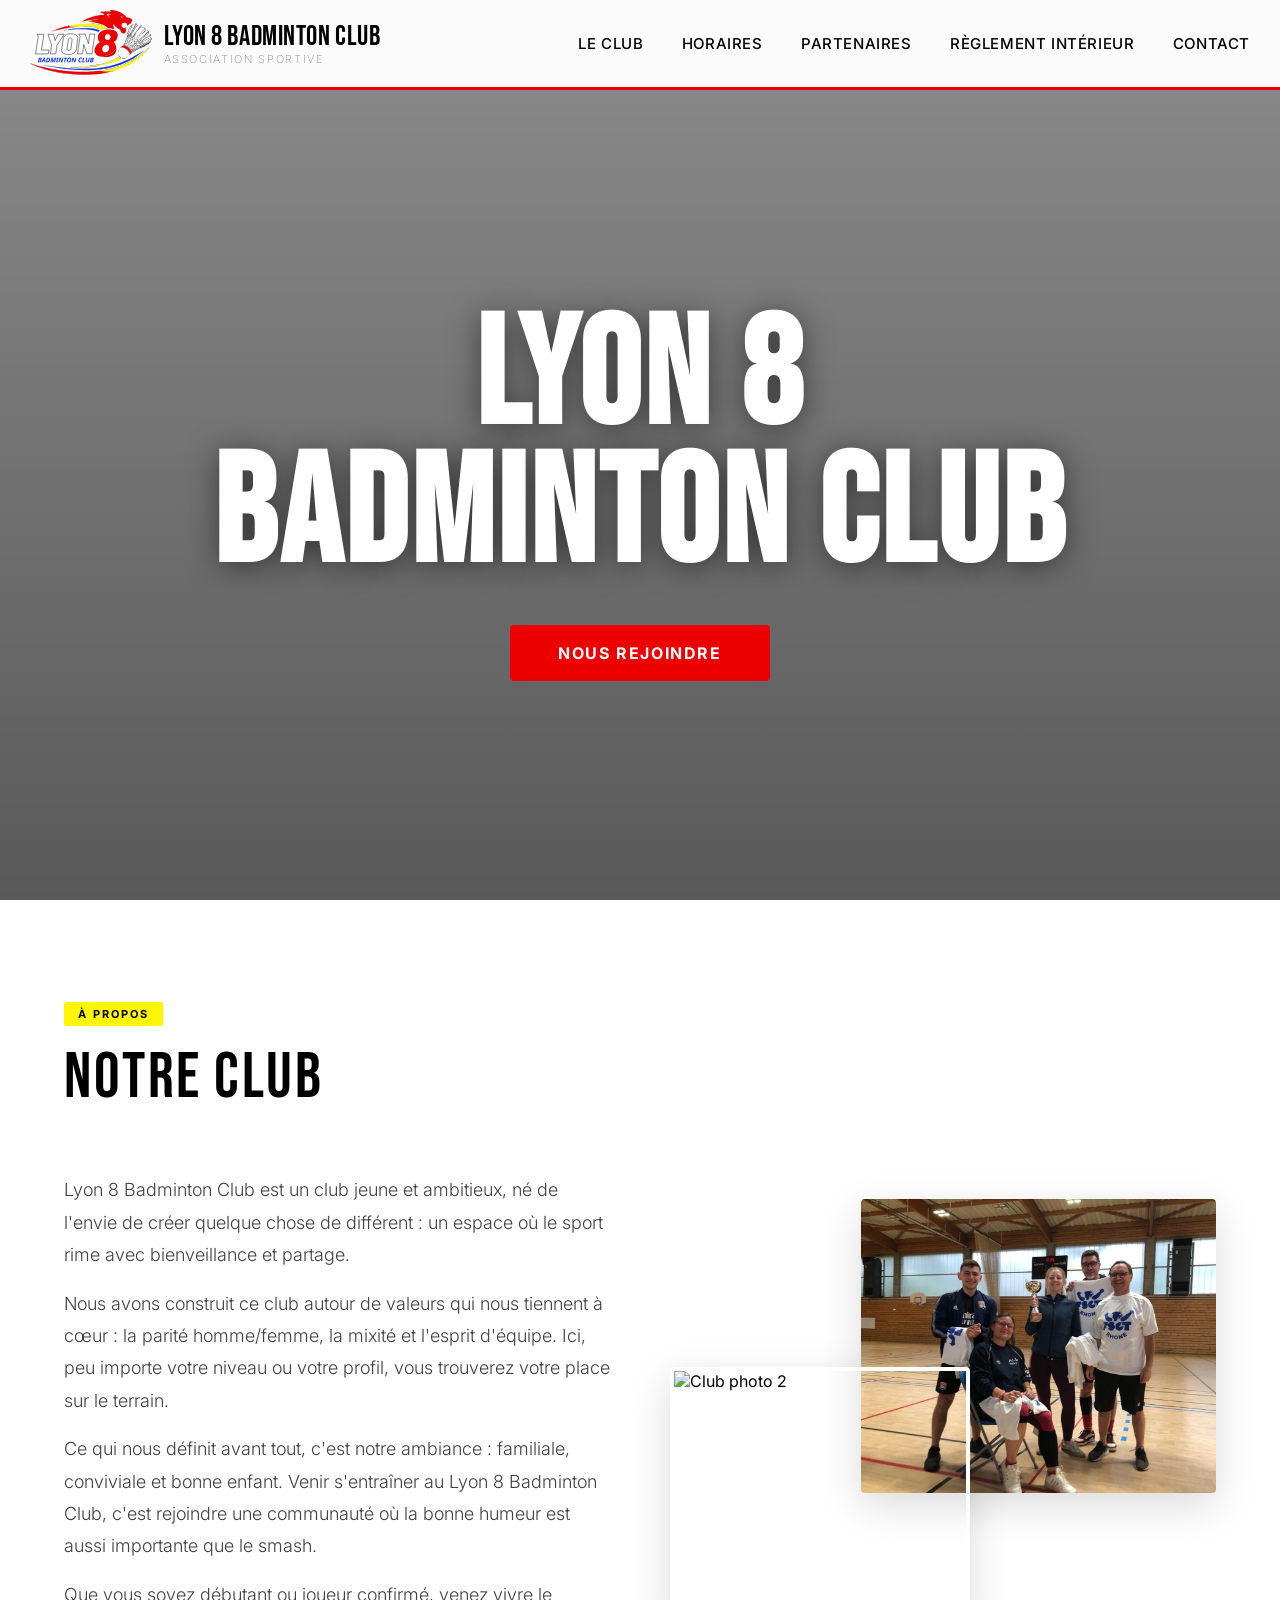
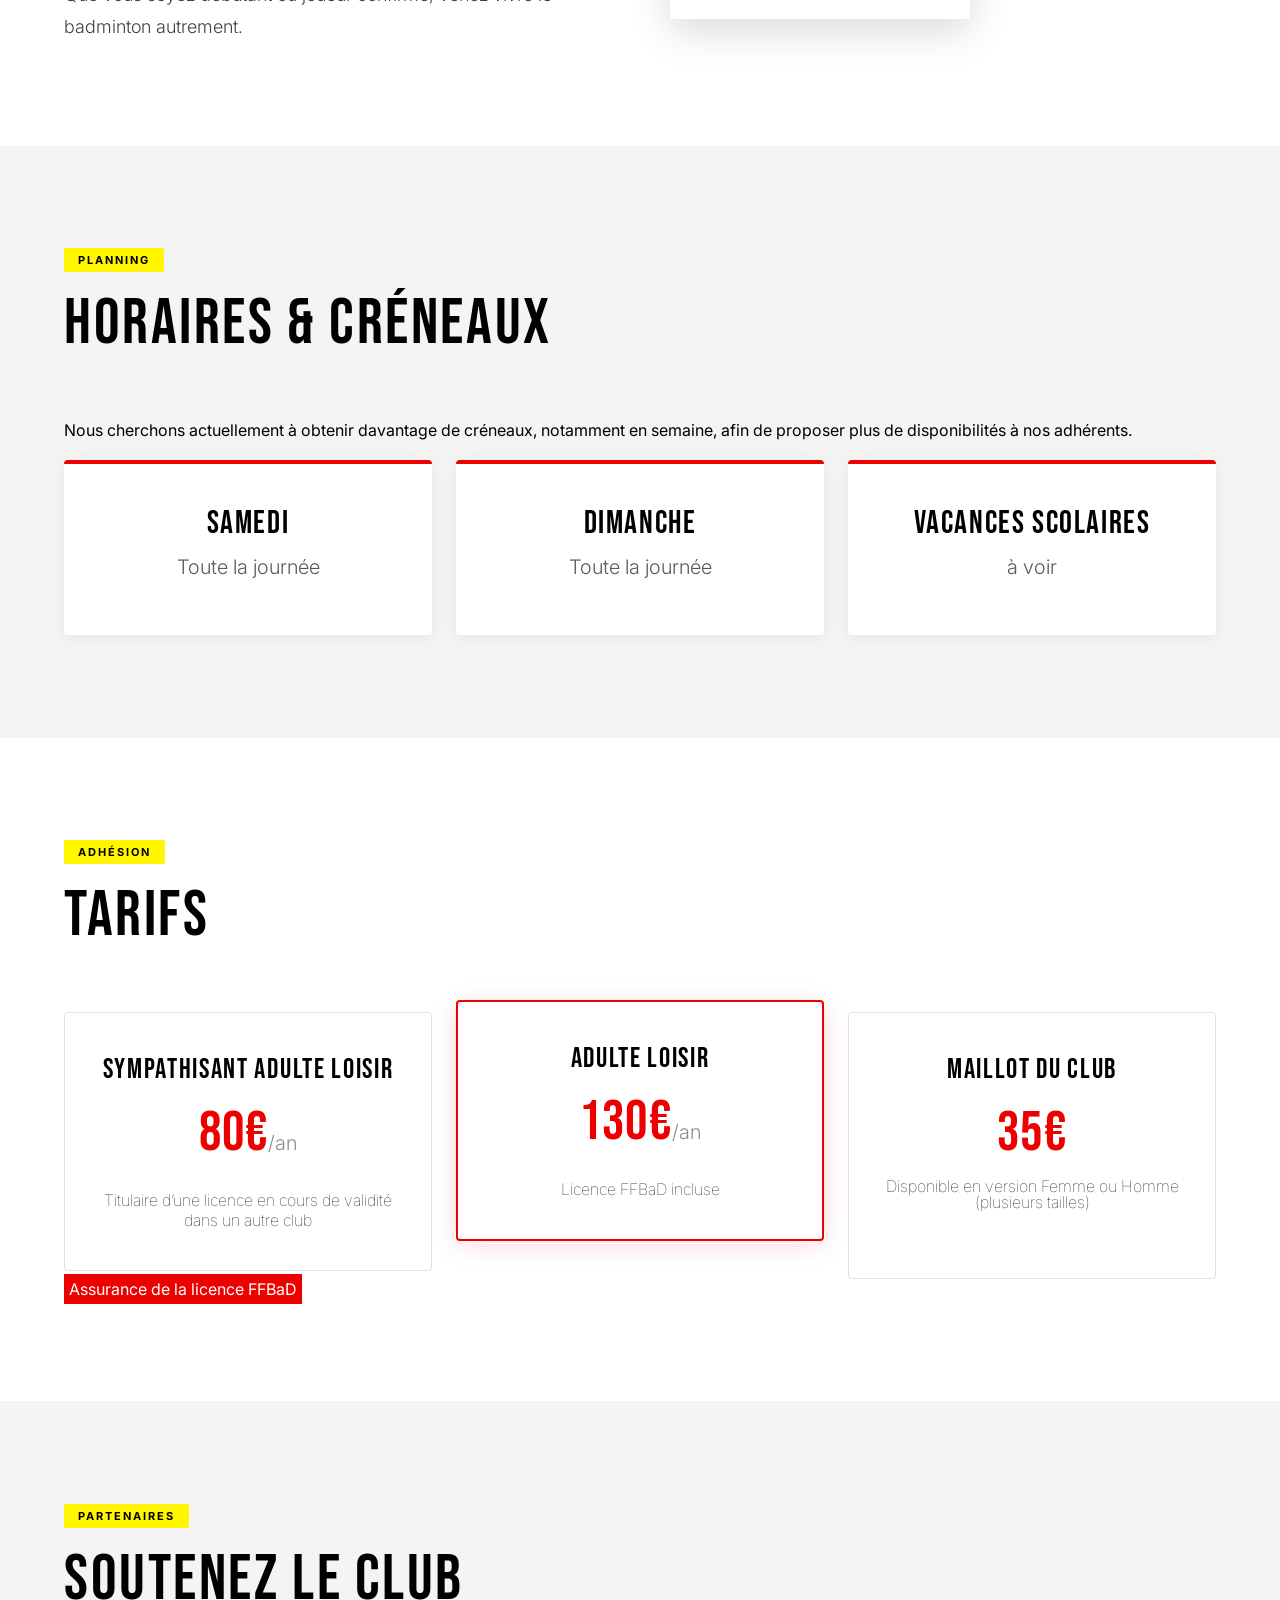
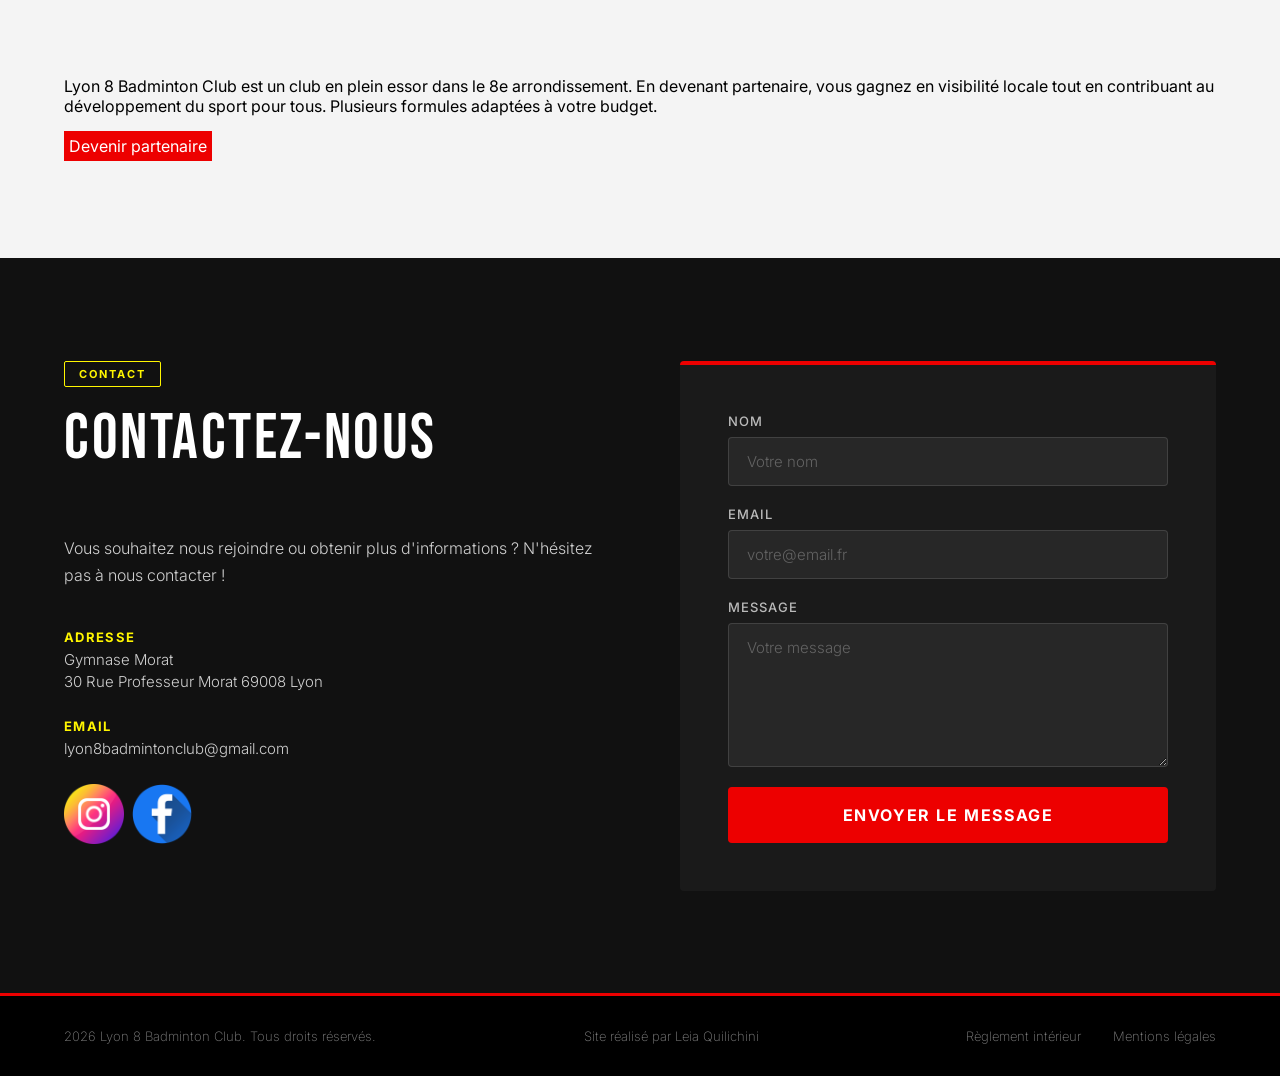
==== commit 2e4198ee: "modifs" ====
--- a/index.html
+++ b/index.html
@@ -32,6 +32,7 @@
             <button class="nav-btn" data-target="horaires">Horaires</button>
             <!-- <button class="nav-btn" data-target="tarifs">Tarifs</button> -->
             <button class="nav-btn" data-target="sponsor">Partenaires</button>
+            <a href="reglement-interieur.html" class="nav-btn">Règlement intérieur</a>
             <button class="nav-btn" data-target="contact">Contact</button>
         </nav>
         <button class="header__burger" id="burger" aria-label="Menu">
@@ -89,7 +90,7 @@
         <h2 class="section__title">Horaires &amp; Créneaux</h2>
         <p>Nous cherchons actuellement à obtenir davantage de créneaux, notamment en semaine, afin de proposer plus de
             disponibilités à nos adhérents.</p>
-            <br>
+        <br>
 
         <div class="horaires__grid">
             <div class="horaire-card">
@@ -111,7 +112,7 @@
     </section>
 
     <!-- ===== TARIFS ===== -->
-    <!-- 
+
     <section class="section section--white" id="tarifs">
         <div class="section__tag">Adhésion</div>
         <h2 class="section__title">Tarifs</h2>
@@ -141,8 +142,12 @@
                     </p>
                 </div>
             </div>
-    </section>
-    -->
+        </div>
+
+            <a href="https://www.ffbad.org/pratiquer-se-licencier-assurance" class="cta-primary"
+                target="_blank">Assurance de la licence FFBaD</a>
+    </section>
+
 
     <!-- ===== SPONSO ===== -->
     <section class="section section--grey" id="sponsor">
@@ -179,13 +184,11 @@
 
                     <div class="contact__detail">
                         <div class="reseaux_sociaux">
-                            <a target="_blank"
-                                href="">
+                            <a target="_blank" href="">
                                 <span><img class="logo_reseau" src="images/instagram.png" alt="instagram" /></span>
 
                             </a>
-                            <a target="_blank"
-                                href="">
+                            <a target="_blank" href="">
                                 <span><img class="logo_reseau" src="images/facebook.png" alt="facebook" /></span>
 
                             </a>
